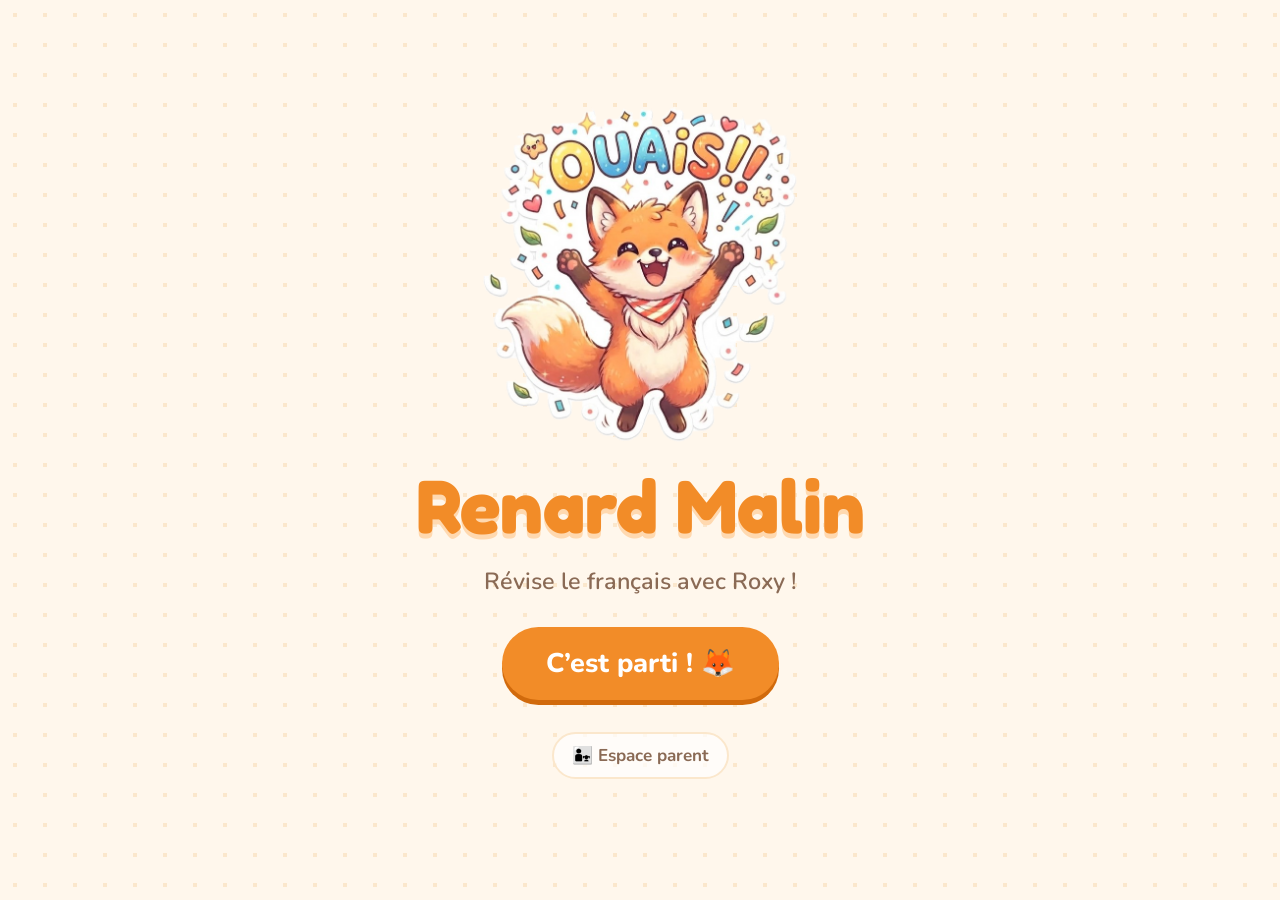
==== index.html @ 38fd2525 "Ajoute un accès testeur caché à la course de Roxy Un appui long sur le titre de l'accueil ouvre un p" ====
<!DOCTYPE html>
<html lang="fr">
<head>
  <meta charset="utf-8">
  <meta name="viewport" content="width=device-width, initial-scale=1, viewport-fit=cover">
  <title>Renard Malin</title>
  <meta name="description" content="Révise le français avec Roxy la renarde !">
  <meta name="theme-color" content="#FFF7EC">

  <!-- Pour l'installer sur l'écran d'accueil de l'iPad, en plein écran, avec l'icône de Roxy -->
  <link rel="manifest" href="manifest.json">
  <link rel="icon" type="image/png" href="img/favicon.png">
  <link rel="apple-touch-icon" href="img/icone-180.png">
  <meta name="mobile-web-app-capable" content="yes">
  <meta name="apple-mobile-web-app-capable" content="yes">
  <meta name="apple-mobile-web-app-title" content="Renard Malin">
  <meta name="apple-mobile-web-app-status-bar-style" content="default">

  <link rel="preconnect" href="https://fonts.googleapis.com">
  <link rel="preconnect" href="https://fonts.gstatic.com" crossorigin>
  <link href="https://fonts.googleapis.com/css2?family=Fredoka:wght@500;600;700&family=Nunito:wght@600;700;800&display=swap" rel="stylesheet">

  <!-- ⚠️ Après chaque mise à jour, changer le numéro « v= » partout dans ce fichier :
       l'iPad saura alors qu'il doit charger la nouvelle version (et pas une ancienne gardée en mémoire). -->
  <link rel="stylesheet" href="css/style.css?v=2026-09-24-e">
</head>
<body>
  <main id="app">

    <!-- Écran 1 : Accueil -->
    <section class="ecran actif" id="ecran-accueil">
      <img class="roxy roxy-accueil" src="img/roxy-ouais.png" alt="Roxy la renarde saute de joie">
      <h1 class="titre-appli">Renard Malin</h1>
      <p class="sous-titre">Révise le français avec Roxy !</p>
      <button class="bouton bouton-principal bouton-geant" id="accueil-commencer">C’est parti ! 🦊</button>
      <button class="lien-parent" id="accueil-parent">👨‍👧 Espace parent</button>
    </section>

    <!-- Écran : le code parent -->
    <section class="ecran" id="ecran-code">
      <header class="barre">
        <button class="bouton-rond" id="code-retour" data-aller="accueil" aria-label="Retour">←</button>
        <h2>Espace parent</h2>
        <span class="bouton-rond fantome"></span>
      </header>
      <div class="carte carte-code">
        <p class="code-titre" id="code-titre">Code parent</p>
        <p class="code-aide" id="code-aide"></p>
        <div class="code-points" id="code-points" aria-hidden="true"><span></span><span></span><span></span><span></span></div>
        <p class="erreur" id="code-erreur" role="alert" hidden></p>
        <div class="clavier" id="clavier"></div>
        <button class="bouton-lien" id="code-oublie">Code oublié ?</button>
      </div>
    </section>

    <!-- Écran : l'espace parent -->
    <section class="ecran" id="ecran-parent">
      <header class="barre">
        <button class="bouton-rond" id="parent-quitter" aria-label="Fermer l’espace parent">🔒</button>
        <h2>Espace parent</h2>
        <span class="bouton-rond fantome"></span>
      </header>
      <nav class="onglets-profils" id="parent-onglets" aria-label="Choisir un enfant"></nav>
      <div class="tableau-parent" id="parent-tableau"></div>
      <div id="parent-reglages"></div>
      <input type="file" id="parent-fichier" accept=".json,application/json" hidden>
    </section>

    <!-- Écran : Qui joue ? -->
    <section class="ecran" id="ecran-profils">
      <header class="barre">
        <button class="bouton-rond" data-aller="accueil" aria-label="Accueil">🏠</button>
        <h2>Qui joue ?</h2>
        <span class="bouton-rond fantome"></span>
      </header>
      <div class="grille-profils" id="grille-profils"></div>
    </section>

    <!-- Écran : Nouveau joueur (ou modifier son profil) -->
    <section class="ecran" id="ecran-profil-form">
      <header class="barre">
        <button class="bouton-rond" id="form-retour" data-aller="profils" aria-label="Retour">←</button>
        <h2 id="form-titre">Nouveau joueur</h2>
        <span class="bouton-rond fantome"></span>
      </header>
      <form class="carte formulaire-profil" id="form-profil" autocomplete="off">
        <div id="form-apercu"></div>
        <label class="etiquette" for="form-prenom">Comment tu t’appelles ?</label>
        <input id="form-prenom" type="text" maxlength="12" autocomplete="off" autocorrect="off"
               autocapitalize="words" spellcheck="false" enterkeyhint="done" placeholder="Ton prénom">
        <p class="erreur" id="form-erreur" hidden></p>
        <p class="etiquette">Choisis ton animal</p>
        <div class="choix-avatars" id="form-avatars"></div>
        <p class="etiquette">Choisis ta couleur</p>
        <div class="choix-couleurs" id="form-couleurs"></div>
        <p class="etiquette">Ton niveau</p>
        <div class="choix-classes" id="form-classes"></div>
        <p class="aide-classe">6e = je prépare mon entrée en 6e · tu pourras changer plus tard</p>
        <button class="bouton bouton-principal" type="submit" id="form-valider">C’est moi ! ✔</button>
      </form>
    </section>

    <!-- Écran : La carte d'aventure -->
    <section class="ecran" id="ecran-carte">
      <div class="entete-carte">
        <header class="barre">
          <button class="bouton-rond" data-aller="accueil" aria-label="Accueil">🏠</button>
          <h2 id="carte-titre">La forêt</h2>
          <button class="puce-flamme" id="carte-flamme" aria-label="Ma flamme"></button>
          <button class="puce-joueur" id="carte-joueur" data-aller="profils" aria-label="Changer de joueur"></button>
        </header>
        <nav class="raccourcis-zones" id="raccourcis-zones" aria-label="Aller à une zone"></nav>
      </div>
      <div class="carte-aventure" id="carte-aventure"></div>
    </section>

    <!-- Écran : Choisis ton niveau -->
    <section class="ecran" id="ecran-niveau">
      <header class="barre">
        <button class="bouton-rond" data-aller="carte" aria-label="Retour à la carte">←</button>
        <h2>Choisis ton niveau</h2>
        <span class="bouton-rond fantome"></span>
      </header>
      <p class="niveau-aide">Tu peux changer quand tu veux : tes étoiles restent gardées dans chaque forêt.</p>
      <div class="grille-niveaux" id="grille-niveaux"></div>
    </section>

    <!-- Écran : Combien de questions ? -->
    <section class="ecran" id="ecran-duree">
      <header class="barre">
        <button class="bouton-rond" data-aller="carte" aria-label="Retour à la carte">←</button>
        <h2 id="duree-titre"></h2>
        <span class="bouton-rond fantome"></span>
      </header>
      <div class="carte carte-duree">
        <p class="duree-sous-titre" id="duree-sous-titre"></p>
        <img class="roxy roxy-moyenne" src="img/roxy-reflechit.png" alt="">
        <p class="question-duree">Combien de questions ?</p>
        <div class="choix-duree">
          <button class="bouton-duree" data-duree="5"><span class="nombre">5</span><span>Rapide</span></button>
          <button class="bouton-duree" data-duree="10"><span class="nombre">10</span><span>Moyen</span></button>
          <button class="bouton-duree" data-duree="20"><span class="nombre">20</span><span>Marathon</span></button>
        </div>
      </div>
    </section>

    <!-- Écran 4 : Les questions -->
    <section class="ecran" id="ecran-quiz">
      <header class="barre">
        <button class="bouton-rond" id="quiz-quitter" aria-label="Arrêter la partie">🏠</button>
        <div class="progression">
          <div class="progression-texte" id="quiz-numero"></div>
          <div class="progression-barre"><div id="quiz-barre"></div></div>
        </div>
        <span class="compteur-points" id="quiz-points">✨ 0</span>
        <button class="bouton-aide" id="quiz-aide">💡 Aide</button>
      </header>
      <div class="carte carte-question">
        <p class="consigne" id="quiz-consigne"></p>
        <div class="enonce" id="quiz-enonce"></div>
        <div id="quiz-reponse"></div>
      </div>
      <div class="retour" id="quiz-retour" hidden>
        <img class="roxy roxy-retour" id="retour-roxy" src="img/roxy-reflechit.png" alt="Roxy">
        <div class="bulle" id="retour-bulle"></div>
      </div>
      <button class="bouton bouton-principal" id="quiz-suivant" hidden>Suivant →</button>
    </section>

    <!-- Écran 5 : Le résultat -->
    <section class="ecran" id="ecran-resultats">
      <img class="roxy roxy-resultat" id="resultat-roxy" src="img/roxy-ouais.png" alt="Roxy">
      <div id="resultat-etoiles"></div>
      <p class="resultat-score" id="resultat-score"></p>
      <p class="resultat-message" id="resultat-message"></p>
      <div id="resultat-flamme"></div>
      <div class="boutons-resultat">
        <button class="bouton bouton-secondaire" id="resultat-rejouer">🔁 Rejouer</button>
        <button class="bouton bouton-principal" data-aller="carte">🗺️ La carte</button>
      </div>
    </section>

    <!-- Écran : la course de Roxy (le petit jeu en 3D au bout de chaque forêt) -->
    <section class="ecran ecran-course" id="ecran-course">
      <div class="course-scene" id="course-scene"></div>
      <header class="course-haut">
        <button class="bouton-rond" id="course-quitter" aria-label="Mettre en pause">⏸️</button>
        <div class="course-avancee" aria-hidden="true"><div id="course-barre"></div><span>🏁</span></div>
        <span class="compteur-points" id="course-etoiles">⭐ 0</span>
      </header>
      <div class="course-question" id="course-question" hidden></div>
      <div class="course-message" id="course-message" role="status" hidden></div>
      <div class="course-compte" id="course-compte" hidden></div>
      <div class="course-commandes">
        <button class="bouton-commande" data-commande="gauche" aria-label="À gauche">⬅️</button>
        <button class="bouton-commande" data-commande="saut" aria-label="Sauter">⬆️</button>
        <button class="bouton-commande" data-commande="droite" aria-label="À droite">➡️</button>
      </div>

      <div class="course-panneau" id="course-depart">
        <div class="carte course-carte">
          <h2 id="course-depart-titre">La course de Roxy</h2>
          <ul class="course-regles">
            <li>⬅️ ➡️ Glisse ton doigt (ou touche les flèches) pour changer de chemin.</li>
            <li>⬆️ Glisse vers le haut pour <b>sauter</b> par-dessus les troncs.</li>
            <li>⭐ Ramasse un maximum d’étoiles !</li>
            <li>🚪 Quand une question arrive, passe par la <b>bonne porte</b> : +5 ⭐</li>
          </ul>
          <p class="course-depart-record" id="course-depart-record"></p>
          <p class="course-depart-essai" id="course-depart-essai" hidden>Mode essai : le score ne sera pas enregistré.</p>
          <button class="bouton bouton-principal" id="course-partir">C’est parti ! 🏁</button>
        </div>
      </div>

      <div class="course-panneau" id="course-pause" hidden>
        <div class="carte course-carte">
          <h2>⏸️ Pause</h2>
          <p>Roxy reprend son souffle…</p>
          <button class="bouton bouton-principal" id="course-reprendre">▶️ Reprendre</button>
          <button class="bouton bouton-secondaire" id="course-abandonner">🚪 Arrêter la course</button>
        </div>
      </div>

      <div class="course-panneau" id="course-fin" hidden>
        <div class="carte course-carte diplome">
          <div id="course-diplome"></div>
          <div class="boutons-resultat">
            <button class="bouton bouton-secondaire" id="course-rejouer">🔁 Rejouer</button>
            <button class="bouton bouton-principal" id="course-retour">🗺️ La carte</button>
          </div>
        </div>
      </div>

      <div class="course-panneau" id="course-erreur" hidden>
        <div class="carte course-carte">
          <img class="roxy roxy-moyenne" src="img/roxy-reflechit.png" alt="">
          <p id="course-erreur-texte"></p>
          <button class="bouton bouton-principal" id="course-erreur-retour">↩️ Retour</button>
        </div>
      </div>
    </section>

  </main>

  <!-- La fenêtre Aide (la petite leçon) -->
  <div class="fenetre-fond" id="aide" hidden>
    <div class="fenetre" role="dialog" aria-labelledby="aide-titre">
      <div class="fenetre-entete">
        <img src="img/roxy-reflechit.png" alt="">
        <h3 id="aide-titre"></h3>
      </div>
      <div class="fenetre-contenu lecon" id="aide-contenu"></div>
      <button class="bouton bouton-principal" id="aide-fermer">J’ai compris !</button>
    </div>
  </div>

  <!-- L'accès testeur, caché : appui long (3 secondes) sur le titre « Renard Malin » de l'accueil.
       Il lance la course de Roxy en mode essai : rien n'est enregistré. -->
  <div class="fenetre-fond" id="acces-testeur" hidden>
    <div class="fenetre acces-testeur" role="dialog" aria-labelledby="acces-testeur-titre">
      <h3 id="acces-testeur-titre">🛠️ Accès testeur</h3>
      <p>Lancer la course de Roxy en mode essai (rien n’est enregistré)&nbsp;:</p>
      <div class="boutons-testeur" id="boutons-testeur"></div>
      <button class="bouton bouton-secondaire" id="acces-testeur-fermer">Fermer</button>
    </div>
  </div>

  <!-- Petite bulle d'information (ex. : « Gagne 3 étoiles pour ouvrir cette étape ») -->
  <div class="bulle-info" id="bulle-info" role="status" hidden></div>

  <!-- L'ordre compte : d'abord les outils, puis les données, puis le moteur -->
  <script src="js/outils.js?v=2026-09-24-e"></script>
  <script src="data/verbes.js?v=2026-09-24-e"></script>
  <script src="js/moteur-conjugaison.js?v=2026-09-24-e"></script>
  <script src="js/moteur-phrases.js?v=2026-09-24-e"></script>
  <script src="data/6e-conjugaison.js?v=2026-09-24-e"></script>
  <script src="data/6e-orthographe.js?v=2026-09-24-e"></script>
  <script src="data/5e-conjugaison.js?v=2026-09-24-e"></script>
  <script src="data/5e-orthographe.js?v=2026-09-24-e"></script>
  <script src="data/4e-conjugaison.js?v=2026-09-24-e"></script>
  <script src="data/4e-orthographe.js?v=2026-09-24-e"></script>
  <script src="data/3e-conjugaison.js?v=2026-09-24-e"></script>
  <script src="data/3e-orthographe.js?v=2026-09-24-e"></script>
  <script src="data/6e-grammaire.js?v=2026-09-24-e"></script>
  <script src="data/6e-vocabulaire.js?v=2026-09-24-e"></script>
  <script src="data/5e-grammaire.js?v=2026-09-24-e"></script>
  <script src="data/5e-vocabulaire.js?v=2026-09-24-e"></script>
  <script src="data/4e-grammaire.js?v=2026-09-24-e"></script>
  <script src="data/4e-vocabulaire.js?v=2026-09-24-e"></script>
  <script src="data/3e-grammaire.js?v=2026-09-24-e"></script>
  <script src="data/3e-vocabulaire.js?v=2026-09-24-e"></script>
  <script src="data/foret.js?v=2026-09-24-e"></script>
  <script src="js/progression.js?v=2026-09-24-e"></script>
  <script src="js/flamme.js?v=2026-09-24-e"></script>
  <script src="js/quiz.js?v=2026-09-24-e"></script>
  <script src="js/profils.js?v=2026-09-24-e"></script>
  <script src="js/carte.js?v=2026-09-24-e"></script>
  <script src="js/niveaux.js?v=2026-09-24-e"></script>
  <script src="js/parent.js?v=2026-09-24-e"></script>
  <script src="js/course.js?v=2026-09-24-e"></script>
  <script src="js/app.js?v=2026-09-24-e"></script>
</body>
</html>
---- css/style.css ----
/* Renard Malin — les couleurs et la mise en page
   Toutes les couleurs sont réglées ici : pour changer l'ambiance, il suffit de les modifier. */

:root {
  --creme: #FFF7EC;
  --creme-fonce: #FBE7CC;
  --orange: #F28C28;
  --orange-fonce: #D16A0C;
  --orange-clair: #FFD9B0;
  --brun: #5A3521;
  --brun-doux: #8A6A55;
  --vert: #3FA56B;
  --vert-clair: #DDF3E6;
  --corail: #E5604E;
  --corail-clair: #FDE3DE;
  --jaune-clair: #FFF1C9;
  --jaune-ombre: #F2D98A;
  --or: #FFC23D;
  --foret: #4E9A5A;
  --riviere: #3E8FD1;
  --arrondi: 24px;
  --police-titre: 'Fredoka', 'Nunito', system-ui, -apple-system, sans-serif;
  --police-texte: 'Nunito', system-ui, -apple-system, sans-serif;
}

* { box-sizing: border-box; }
[hidden] { display: none !important; }

html, body {
  margin: 0;
  color: var(--brun);
  font-family: var(--police-texte);
  font-weight: 600;
  font-size: 18px;
  -webkit-text-size-adjust: 100%;
}

/* Fond crème avec de petits pois */
body {
  min-height: 100vh;
  min-height: 100dvh;
  background-color: var(--creme);
  background-image: radial-gradient(var(--creme-fonce) 2.5px, transparent 2.5px);
  background-size: 30px 30px;
}

button {
  font-family: inherit;
  color: inherit;
  cursor: pointer;
  touch-action: manipulation;
  -webkit-tap-highlight-color: transparent;
}
button:disabled { cursor: default; }

#app {
  max-width: 820px;
  margin: 0 auto;
  padding: max(20px, env(safe-area-inset-top)) 16px max(32px, env(safe-area-inset-bottom));
}

/* ---------- Les écrans ---------- */
.ecran { display: none; }
.ecran.actif {
  display: flex;
  flex-direction: column;
  gap: 20px;
  animation: apparaitre .3s ease;
}
@keyframes apparaitre {
  from { opacity: 0; transform: translateY(10px); }
  to   { opacity: 1; transform: none; }
}

/* ---------- Boutons ---------- */
.bouton {
  border: none;
  border-radius: 999px;
  padding: 14px 30px;
  min-height: 60px;
  font-size: 1.25rem;
  font-weight: 800;
  transition: transform .08s, box-shadow .08s;
}
.bouton:active:not(:disabled) { transform: translateY(4px); }

.bouton-principal {
  background: var(--orange);
  color: #fff;
  box-shadow: 0 5px 0 var(--orange-fonce);
}
.bouton-principal:active:not(:disabled) { box-shadow: 0 1px 0 var(--orange-fonce); }
.bouton-principal:disabled { opacity: .5; }

.bouton-secondaire {
  background: #fff;
  color: var(--orange-fonce);
  border: 3px solid var(--orange-clair);
  box-shadow: 0 5px 0 var(--orange-clair);
}

.bouton-geant { font-size: 1.5rem; padding: 18px 44px; }

.bouton-rond {
  flex-shrink: 0;
  width: 54px;
  height: 54px;
  border: none;
  border-radius: 50%;
  background: #fff;
  font-size: 1.4rem;
  box-shadow: 0 4px 0 var(--creme-fonce);
}
.bouton-rond.fantome { visibility: hidden; }

/* ---------- Barre du haut ---------- */
.barre {
  display: flex;
  align-items: center;
  gap: 12px;
}
.barre h2 {
  flex: 1;
  margin: 0;
  font-family: var(--police-titre);
  font-size: 1.6rem;
  font-weight: 600;
  text-align: center;
}
.compteur-points {
  flex-shrink: 0;
  padding: 10px 16px;
  border-radius: 999px;
  background: #fff;
  font-weight: 800;
  white-space: nowrap;
  box-shadow: 0 4px 0 var(--creme-fonce);
}

/* ---------- Cartes blanches ---------- */
.carte {
  background: #fff;
  border-radius: var(--arrondi);
  padding: 28px 24px;
  box-shadow: 0 8px 0 var(--creme-fonce);
}

.roxy { display: block; height: auto; user-select: none; -webkit-user-drag: none; }

/* ---------- Écran 1 : Accueil ---------- */
#ecran-accueil.actif {
  align-items: center;
  justify-content: center;
  min-height: calc(100dvh - 60px);
  text-align: center;
  gap: 14px;
}
.roxy-accueil {
  width: min(320px, 70vw);
  animation: sautiller 2.4s ease-in-out infinite;
}
@keyframes sautiller {
  0%, 100% { transform: translateY(0); }
  50%      { transform: translateY(-14px); }
}
.titre-appli {
  margin: 0;
  font-family: var(--police-titre);
  font-size: clamp(2.8rem, 9vw, 4.2rem);
  font-weight: 700;
  color: var(--orange);
  text-shadow: 0 5px 0 var(--orange-clair);
  /* L'appui long ouvre l'accès testeur (caché) : pas de sélection de texte ni de loupe sur l'iPad */
  -webkit-touch-callout: none;
  -webkit-user-select: none;
  user-select: none;
  touch-action: none;
}
.sous-titre {
  margin: 0 0 16px;
  font-size: 1.3rem;
  color: var(--brun-doux);
}

/* ---------- Les avatars (l'animal du joueur sur sa couleur) ---------- */
.avatar {
  --avatar-fonce: var(--orange);
  --avatar-clair: var(--orange-clair);
  display: inline-flex;
  align-items: center;
  justify-content: center;
  flex-shrink: 0;
  width: 44px;
  height: 44px;
  border: 3px solid var(--avatar-fonce);
  border-radius: 50%;
  background: var(--avatar-clair);
  font-size: 1.5rem;
  line-height: 1;
}
.avatar.petit { width: 40px; height: 40px; font-size: 1.3rem; border-width: 2px; }
.avatar.grand { width: 96px; height: 96px; font-size: 3.2rem; border-width: 4px; }
.avatar.geant { width: 130px; height: 130px; font-size: 4.4rem; border-width: 5px; }
.avatar.plus {
  border-style: dashed;
  border-color: var(--orange-clair);
  background: var(--creme);
  color: var(--orange);
  font-family: var(--police-titre);
  font-weight: 600;
}

/* ---------- Écran « Qui joue ? » ---------- */
.grille-profils {
  display: grid;
  grid-template-columns: repeat(auto-fill, minmax(190px, 1fr));
  gap: 20px;
}
.carte-profil {
  position: relative;
  border-radius: var(--arrondi);
  background: #fff;
  box-shadow: 0 8px 0 var(--creme-fonce);
  transition: transform .1s;
}
.carte-profil:active { transform: translateY(4px); }
.carte-profil-jouer,
.carte-profil-nouveau {
  display: flex;
  flex-direction: column;
  align-items: center;
  gap: 10px;
  width: 100%;
  min-height: 210px;
  padding: 26px 12px 20px;
  border: none;
  border-radius: var(--arrondi);
  background: none;
}
.carte-profil-nouveau {
  border: 3px dashed var(--orange-clair);
  background: rgba(255, 255, 255, .6);
  box-shadow: none;
}
.profil-prenom {
  font-family: var(--police-titre);
  font-size: 1.5rem;
  font-weight: 600;
  overflow-wrap: anywhere;
}
.profil-stats { color: var(--brun-doux); font-size: 1rem; font-weight: 800; }
.profil-modifier {
  position: absolute;
  top: 10px;
  right: 10px;
  width: 44px;
  height: 44px;
  border: none;
  border-radius: 50%;
  background: var(--creme);
  font-size: 1.1rem;
}

/* ---------- Écran « Nouveau joueur » ---------- */
.formulaire-profil {
  display: flex;
  flex-direction: column;
  align-items: center;
  gap: 12px;
  text-align: center;
}
.etiquette {
  margin: 10px 0 0;
  font-family: var(--police-titre);
  font-size: 1.35rem;
  font-weight: 600;
}
#form-prenom {
  width: 100%;
  max-width: 420px;
  padding: 12px 20px;
  border: 3px solid var(--orange-clair);
  border-radius: 20px;
  background: var(--creme);
  color: var(--brun);
  font-family: var(--police-titre);
  font-size: 1.6rem;
  text-align: center;
  outline: none;
}
#form-prenom:focus { border-color: var(--orange); }
.erreur { margin: 0; color: var(--corail); font-weight: 800; }
.choix-avatars {
  display: grid;
  grid-template-columns: repeat(8, 1fr);
  gap: 8px;
  width: 100%;
  max-width: 560px;
}
.choix-avatar {
  aspect-ratio: 1;
  border: 3px solid transparent;
  border-radius: 16px;
  background: var(--creme);
  font-size: 1.8rem;
  line-height: 1;
}
.choix-avatar.choisi { border-color: var(--orange); background: var(--orange-clair); transform: scale(1.08); }
.choix-couleurs { display: flex; flex-wrap: wrap; justify-content: center; gap: 12px; }
.choix-couleur {
  width: 48px;
  height: 48px;
  border: 4px solid #fff;
  border-radius: 50%;
  background: var(--pastille);
  box-shadow: 0 0 0 2px var(--creme-fonce);
}
.choix-couleur.choisi { box-shadow: 0 0 0 4px var(--brun); transform: scale(1.1); }
.formulaire-profil .bouton-principal { margin-top: 16px; min-width: 260px; }
.bouton-lien {
  padding: 10px;
  border: none;
  background: none;
  color: var(--brun-doux);
  font-size: 1rem;
  font-weight: 700;
  text-decoration: underline;
}

/* La pastille du joueur, en haut du menu */
.puce-joueur {
  display: flex;
  flex-shrink: 0;
  align-items: center;
  gap: 8px;
  padding: 5px 16px 5px 5px;
  border: none;
  border-radius: 999px;
  background: #fff;
  font-weight: 800;
  box-shadow: 0 4px 0 var(--creme-fonce);
}
.joueur-prenom { max-width: 9em; overflow: hidden; text-overflow: ellipsis; white-space: nowrap; }
.joueur-points { color: var(--brun-doux); white-space: nowrap; }

/* ---------- Les niveaux (6e, 5e, 4e, 3e) ---------- */
.raccourci-niveau {
  border-bottom-color: var(--orange);
  background: var(--jaune-clair);
}
.raccourci-niveau .saison { font-size: 1.05rem; }

.niveau-aide { margin: -6px 0 0; color: var(--brun-doux); text-align: center; }
.grille-niveaux {
  display: grid;
  grid-template-columns: repeat(2, 1fr);
  gap: 18px;
}
.carte-niveau {
  position: relative;
  display: flex;
  flex-direction: column;
  align-items: center;
  gap: 4px;
  padding: 22px 14px 18px;
  border: 4px solid transparent;
  border-radius: var(--arrondi);
  background: #fff;
  text-align: center;
  box-shadow: 0 8px 0 var(--creme-fonce);
  transition: transform .1s;
}
.carte-niveau:active { transform: translateY(4px); }
.carte-niveau.actuel { border-color: var(--orange); }
.niveau-saison { font-size: 2.4rem; line-height: 1; }
.niveau-nom {
  color: var(--orange);
  font-family: var(--police-titre);
  font-size: 2.6rem;
  font-weight: 700;
  line-height: 1.1;
}
.niveau-titre { font-family: var(--police-titre); font-size: 1.2rem; font-weight: 600; }
.niveau-description { color: var(--brun-doux); font-size: .95rem; }
.niveau-progres { margin-top: 6px; font-weight: 800; }
.niveau-actuel {
  position: absolute;
  top: 10px;
  right: 10px;
  padding: 3px 10px;
  border-radius: 999px;
  background: var(--orange);
  color: #fff;
  font-size: .8rem;
  font-weight: 800;
}

/* Le choix du niveau dans le formulaire du profil */
.choix-classes { display: flex; flex-wrap: wrap; justify-content: center; gap: 10px; }
.choix-classe {
  min-width: 70px;
  min-height: 54px;
  padding: 8px 14px;
  border: 3px solid var(--creme-fonce);
  border-radius: 16px;
  background: var(--creme);
  font-family: var(--police-titre);
  font-size: 1.4rem;
  font-weight: 600;
}
.choix-classe.choisi { border-color: var(--orange); background: var(--orange-clair); transform: scale(1.06); }
.aide-classe { margin: -4px 0 0; color: var(--brun-doux); font-size: .9rem; }
.profil-niveau { color: var(--orange-fonce); font-size: .95rem; font-weight: 800; }

/* « Reconnaître un temps » : la forme à reconnaître, bien en vue */
.forme-a-reconnaitre { color: var(--orange-fonce); font-weight: 600; }

/* ---------- L'espace parent ---------- */
.lien-parent {
  margin-top: 18px;
  padding: 10px 18px;
  border: 2px solid var(--creme-fonce);
  border-radius: 999px;
  background: rgba(255, 255, 255, .7);
  color: var(--brun-doux);
  font-size: .95rem;
  font-weight: 700;
}

/* Le code à 4 chiffres */
.carte-code {
  display: flex;
  flex-direction: column;
  align-items: center;
  gap: 12px;
  max-width: 420px;
  width: 100%;
  margin: 0 auto;
  text-align: center;
}
.code-titre { margin: 0; font-family: var(--police-titre); font-size: 1.7rem; font-weight: 600; }
.code-aide { margin: 0; color: var(--brun-doux); }
.code-points { display: flex; gap: 18px; margin: 10px 0; }
.code-points span {
  width: 22px;
  height: 22px;
  border: 3px solid var(--orange);
  border-radius: 50%;
  transition: background .1s;
}
.code-points span.rempli { background: var(--orange); }
.code-points.secouer { animation: secouer .4s ease; }
@keyframes secouer {
  0%, 100% { transform: translateX(0); }
  25%      { transform: translateX(-10px); }
  75%      { transform: translateX(10px); }
}
.clavier {
  display: grid;
  grid-template-columns: repeat(3, 76px);
  gap: 14px;
}
.touche {
  height: 76px;
  border: none;
  border-radius: 50%;
  background: var(--creme);
  font-family: var(--police-texte);
  font-size: 1.8rem;
  font-weight: 800;
  box-shadow: 0 4px 0 var(--creme-fonce);
}
.touche:active { transform: translateY(3px); box-shadow: 0 1px 0 var(--creme-fonce); }

/* Le tableau de suivi */
.onglets-profils { display: flex; flex-wrap: wrap; gap: 10px; }
.onglet-profil {
  display: flex;
  align-items: center;
  gap: 8px;
  padding: 5px 16px 5px 5px;
  border: 3px solid transparent;
  border-radius: 999px;
  background: #fff;
  font-weight: 800;
  box-shadow: 0 4px 0 var(--creme-fonce);
}
.onglet-profil.actif { border-color: var(--orange); }
.tableau-parent { display: flex; flex-direction: column; gap: 20px; }
.onglets-niveaux { display: flex; flex-wrap: wrap; align-items: center; gap: 8px; }
.onglets-titre { color: var(--brun-doux); font-weight: 800; }
.onglet-niveau {
  min-height: 44px;
  padding: 6px 14px;
  border: 3px solid transparent;
  border-radius: 999px;
  background: #fff;
  font-weight: 800;
  box-shadow: 0 4px 0 var(--creme-fonce);
}
.onglet-niveau small { color: var(--brun-doux); font-weight: 700; }
.onglet-niveau.actif { border-color: var(--orange); }

.tuiles {
  display: grid;
  grid-template-columns: repeat(3, 1fr);
  gap: 14px;
}
.tuile {
  display: flex;
  flex-direction: column;
  gap: 4px;
  padding: 16px;
  border-radius: 20px;
  background: #fff;
  box-shadow: 0 6px 0 var(--creme-fonce);
}
.tuile-libelle { color: var(--brun-doux); font-size: .9rem; font-weight: 700; }
.tuile-valeur { font-size: 1.6rem; font-weight: 800; line-height: 1.2; }
.tuile-detail { color: var(--brun-doux); font-size: .85rem; }

.bloc-parent h3 {
  margin: 0 0 6px;
  font-family: var(--police-titre);
  font-size: 1.35rem;
  font-weight: 600;
}
.bloc-parent h4 { margin: 22px 0 8px; font-size: 1.05rem; }
.bloc-sous-titre { margin: 0 0 10px; color: var(--brun-doux); font-size: .95rem; }
.rien-a-signaler { margin: 0; font-weight: 700; }
.liste-a-revoir { margin: 0 0 10px; padding: 0; list-style: none; }
.liste-a-revoir li {
  display: flex;
  gap: 10px;
  padding: 10px 14px;
  margin-bottom: 8px;
  border-radius: 14px;
  background: var(--corail-clair);
}

/* Le calendrier : 7 colonnes, du lundi au dimanche */
.calendrier {
  display: grid;
  grid-template-columns: repeat(7, 1fr);
  gap: 6px;
  max-width: 460px;
}
.jour-semaine { color: var(--brun-doux); font-size: .8rem; font-weight: 800; text-align: center; }
.jour {
  display: flex;
  flex-direction: column;
  align-items: center;
  justify-content: center;
  aspect-ratio: 1;
  border-radius: 12px;
  background: var(--creme);
  font-size: .85rem;
  line-height: 1.1;
}
.jour b { font-weight: 700; }
.jour i { font-size: .95rem; font-style: normal; }
.jour.joue { background: var(--orange-clair); }
.jour.aujourdhui { box-shadow: inset 0 0 0 2px var(--brun); }
.jour.futur { opacity: .35; }

/* La réussite étape par étape */
.ligne-stat {
  display: grid;
  grid-template-columns: 1fr auto 150px;
  align-items: center;
  gap: 12px;
  padding: 10px 0;
  border-top: 1px solid var(--creme-fonce);
}
.ligne-stat.entete { border-top: none; padding-top: 4px; color: var(--brun-doux); font-size: .8rem; font-weight: 800; }
.ligne-stat.pas-jouee { color: var(--brun-doux); }
.ls-nom { display: flex; flex-direction: column; font-weight: 700; }
.ls-nom small { color: var(--brun-doux); font-weight: 600; }
.badge-6e-texte {
  display: inline-block;
  padding: 0 6px;
  border-radius: 999px;
  background: var(--or);
  font-size: .75rem;
}
.ls-reussite { display: flex; align-items: center; gap: 8px; justify-content: flex-end; }
.ls-reussite b { min-width: 3.2em; text-align: right; font-variant-numeric: tabular-nums; }
.jauge {
  flex: 1;
  height: 8px;
  border-radius: 999px;
  background: var(--zone-clair);
  overflow: hidden;
}
.jauge span { display: block; height: 100%; border-radius: 999px; background: var(--zone); }
.sans-donnee { color: var(--brun-doux); }

/* Les réglages */
.liste-profils { margin: 0; padding: 0; list-style: none; }
.liste-profils li { display: flex; align-items: center; gap: 10px; padding: 6px 0; }
.reglage-prenom { flex: 1; font-weight: 800; }
.boutons-reglages { display: flex; flex-wrap: wrap; gap: 10px; }
.bouton-reglage {
  min-height: 48px;
  padding: 8px 16px;
  border: 2px solid var(--creme-fonce);
  border-radius: 14px;
  background: #fff;
  font-size: 1rem;
  font-weight: 700;
}
.bouton-reglage.danger { border-color: var(--corail-clair); color: #A3352A; }
.derniere-sauvegarde { margin: 0 0 10px; font-weight: 700; }
.derniere-sauvegarde.a-faire { color: #A3352A; }

/* ---------- La flamme ---------- */
.flamme { display: inline-flex; align-items: center; gap: 3px; font-weight: 800; white-space: nowrap; }
.flamme-icone { display: inline-block; line-height: 1; transform-origin: 50% 90%; }
/* Plus la série est longue, plus la flamme est grande */
.niveau-2 .flamme-icone { font-size: 1.15em; }
.niveau-3 .flamme-icone { font-size: 1.3em; }
.niveau-4 .flamme-icone { font-size: 1.45em; filter: drop-shadow(0 0 4px rgba(255, 140, 40, .7)); }
.niveau-5 .flamme-icone { font-size: 1.6em; filter: drop-shadow(0 0 7px rgba(255, 194, 61, .95)); }
/* Allumée : elle danse. En attente : elle vacille. Éteinte : elle est grise. */
.flamme.allumee .flamme-icone { animation: danser 1.3s ease-in-out infinite; }
.flamme.en-attente .flamme-icone { animation: vaciller 1.8s ease-in-out infinite; }
.flamme.eteinte .flamme-icone { filter: grayscale(1); opacity: .45; }
.flamme.eteinte .flamme-jours { color: var(--brun-doux); }
@keyframes danser {
  0%, 100% { transform: scale(1) rotate(-4deg); }
  50%      { transform: scale(1.1) rotate(4deg); }
}
@keyframes vaciller {
  0%, 100% { opacity: .9; }
  50%      { opacity: .35; }
}

.puce-flamme {
  display: flex;
  flex-shrink: 0;
  align-items: center;
  min-height: 50px;
  padding: 5px 14px;
  border: none;
  border-radius: 999px;
  background: #fff;
  font-size: 1.1rem;
  box-shadow: 0 4px 0 var(--creme-fonce);
}

/* À la fin d'une partie, quand la flamme grandit */
.resultat-flamme {
  display: flex;
  align-items: center;
  gap: 12px;
  max-width: 520px;
  padding: 12px 20px;
  border-radius: 20px;
  background: var(--jaune-clair);
  font-size: 1.1rem;
  font-weight: 700;
  line-height: 1.4;
  text-align: left;
  animation: etoile-pop .6s cubic-bezier(.3, 1.6, .5, 1) 1.6s both;
}
.grande-flamme {
  flex-shrink: 0;
  font-size: 2.6rem;
  animation: grandir-flamme 1.2s ease-out 1.9s both;
}
.resultat-flamme.niveau-4 .grande-flamme,
.resultat-flamme.niveau-5 .grande-flamme { filter: drop-shadow(0 0 8px rgba(255, 194, 61, .95)); }
@keyframes grandir-flamme {
  0%   { transform: scale(.3); }
  60%  { transform: scale(1.35); }
  100% { transform: scale(1); }
}

/* ---------- La carte d'aventure ---------- */
/* Le haut de la carte reste visible quand on fait défiler la forêt */
.entete-carte {
  position: sticky;
  top: 0;
  z-index: 5;
  display: flex;
  flex-direction: column;
  gap: 12px;
  margin: -20px -16px 0;
  padding: max(20px, env(safe-area-inset-top)) 16px 10px;
  background: linear-gradient(var(--creme) 88%, rgba(255, 247, 236, 0));
}
.raccourcis-zones {
  display: flex;
  gap: 8px;
  overflow-x: auto;
  padding: 2px 2px 8px;
  scrollbar-width: none;
}
.raccourcis-zones::-webkit-scrollbar { display: none; }
.raccourci {
  display: flex;
  flex-shrink: 0;
  align-items: center;
  gap: 6px;
  min-height: 44px;
  padding: 6px 14px;
  border: none;
  border-bottom: 4px solid var(--zone);
  border-radius: 999px;
  background: #fff;
  font-size: .95rem;
  font-weight: 800;
}
.raccourci b { color: var(--orange-fonce); }
/* Les 4 chemins tiennent sur une ligne : leur icône et leurs étoiles (le nom est en haut de chaque chemin) */
.raccourci:not(.raccourci-niveau) { flex: 1; justify-content: center; }
.raccourci:not(.raccourci-niveau) > span { display: none; }

.carte-aventure { display: flex; flex-direction: column; gap: 24px; }

.zone {
  padding: 16px 12px 24px;
  border-radius: 32px;
  background: var(--zone-clair);
  box-shadow: 0 8px 0 rgba(90, 53, 33, .06);
  scroll-margin-top: 150px;
}
.zone-entete {
  display: flex;
  align-items: center;
  gap: 12px;
  padding: 12px 16px;
  border-left: 8px solid var(--zone);
  border-radius: 20px;
  background: #fff;
}
.zone-icone { font-size: 2.4rem; line-height: 1; }
.zone-entete h3 {
  margin: 0;
  color: var(--zone);
  font-family: var(--police-titre);
  font-size: 1.45rem;
  font-weight: 600;
}
.zone-entete p { margin: 2px 0 0; color: var(--brun-doux); font-weight: 800; }
.zone.bientot { opacity: .75; }

/* Le chemin et ses étapes */
.chemin { position: relative; margin-top: 30px; }
.chemin-trace {
  position: absolute;
  inset: 0;
  width: 100%;
  height: 100%;
  overflow: visible;
  pointer-events: none;
}
.trace-fond { fill: none; stroke: rgba(255, 255, 255, .95); stroke-width: 26; stroke-linecap: round; }
.trace-parcourue { fill: none; stroke: var(--zone); stroke-width: 8; stroke-linecap: round; stroke-dasharray: 1 16; }

.ligne-etape { position: absolute; left: 0; right: 0; height: 150px; }
.decor {
  position: absolute;
  top: 16px;
  font-size: 2.2rem;
  transform: translateX(-50%);
  pointer-events: none;
}
.rond-etape {
  position: absolute;
  top: 0;
  z-index: 1;
  display: flex;
  flex-direction: column;
  align-items: center;
  gap: 6px;
  width: 150px;
  padding: 0;
  border: none;
  background: none;
  transform: translateX(-50%);
}
.rond {
  position: relative;
  display: flex;
  align-items: center;
  justify-content: center;
  width: 86px;
  height: 86px;
  border: 5px solid #fff;
  border-radius: 50%;
  font-family: var(--police-titre);
  font-size: 2.1rem;
  font-weight: 700;
  box-shadow: 0 6px 0 rgba(90, 53, 33, .15);
  transition: transform .1s;
}
.rond-etape:active .rond { transform: translateY(4px); }
.ouverte .rond { border-color: var(--zone); background: #fff; color: var(--zone); }
.reussie .rond { background: var(--zone); color: #fff; }
.verrouillee .rond { background: #E6DDD3; color: #A89684; font-size: 1.7rem; }
.en-travaux .rond {
  border: 5px dashed var(--zone);
  background: repeating-linear-gradient(45deg, #FFF0C2 0 10px, #fff 10px 20px);
  font-size: 1.9rem;
}
.verrouillee .etape-nom { color: #A89684; }

/* L'étape où l'on en est : un cercle qui pulse autour */
.actuelle.ouverte .rond::after {
  content: '';
  position: absolute;
  inset: -14px;
  border: 4px solid var(--zone);
  border-radius: 50%;
  animation: pulser 1.6s ease-out infinite;
}
@keyframes pulser {
  from { transform: scale(.85); opacity: .9; }
  to   { transform: scale(1.25); opacity: 0; }
}
.nouvelle .rond { animation: etoile-pop .8s cubic-bezier(.3, 1.6, .5, 1) .9s both; }

.couronne { position: absolute; top: -26px; font-size: 1.7rem; }
.badge-6e {
  position: absolute;
  right: -12px;
  bottom: -6px;
  padding: 2px 8px;
  border: 2px solid #fff;
  border-radius: 999px;
  background: var(--or);
  color: var(--brun);
  font-family: var(--police-texte);
  font-size: .8rem;
  font-weight: 800;
}
.etape-nom {
  padding: 2px 10px;
  border-radius: 10px;
  background: rgba(255, 255, 255, .9);
  font-family: var(--police-titre);
  font-size: 1.05rem;
  font-weight: 600;
  line-height: 1.2;
  text-align: center;
}
.mini-etoiles { font-size: 1rem; letter-spacing: 1px; }

/* Roxy qui attend sur le chemin */
.roxy-carte {
  position: absolute;
  z-index: 2;
  width: 76px;
  pointer-events: none;
}
.roxy-carte.en-marche {
  transition: left 1.4s ease-in-out, top 1.4s ease-in-out;
  animation: sautiller .35s ease-in-out 4;
}

/* La bulle d'information en bas de l'écran */
.bulle-info {
  position: fixed;
  bottom: max(24px, env(safe-area-inset-bottom));
  left: 50%;
  z-index: 15;
  width: max-content;
  max-width: min(520px, calc(100vw - 32px));
  padding: 14px 20px;
  border-radius: 20px;
  background: var(--brun);
  color: #fff;
  font-size: 1.05rem;
  line-height: 1.4;
  text-align: center;
  box-shadow: 0 6px 0 rgba(0, 0, 0, .15);
  transform: translateX(-50%);
}
.bulle-info.visible { animation: bulle-monte .3s ease; }
@keyframes bulle-monte {
  from { opacity: 0; transform: translate(-50%, 16px); }
  to   { opacity: 1; transform: translate(-50%, 0); }
}

/* ---------- Les étoiles ---------- */
.etoile { color: #EADFD3; }
.etoile.gagnee { color: var(--orange); }
.etoile.or.gagnee { color: var(--or); text-shadow: 0 0 12px rgba(255, 194, 61, .9); }
.etoiles-grandes { font-size: clamp(3rem, 12vw, 4.6rem); letter-spacing: 6px; }
.etoiles-grandes .etoile.gagnee {
  display: inline-block;
  animation: etoile-pop .5s cubic-bezier(.3, 1.6, .5, 1) both;
}
.etoiles-grandes .etoile:nth-child(1) { animation-delay: .2s; }
.etoiles-grandes .etoile:nth-child(2) { animation-delay: .4s; }
.etoiles-grandes .etoile:nth-child(3) { animation-delay: .6s; }
.etoiles-grandes .etoile:nth-child(4) { animation-delay: .8s; }
.etoiles-grandes .etoile:nth-child(5) { animation-delay: 1.1s; }
@keyframes etoile-pop {
  from { transform: scale(0) rotate(-60deg); opacity: 0; }
  to   { transform: none; opacity: 1; }
}

/* ---------- Écran 3 : Combien de questions ? ---------- */
.carte-duree {
  display: flex;
  flex-direction: column;
  align-items: center;
  gap: 16px;
  text-align: center;
}
.roxy-moyenne { width: 170px; }
.duree-sous-titre { margin: 0; color: var(--brun-doux); font-size: 1.1rem; font-weight: 700; }
.question-duree {
  margin: 0;
  font-family: var(--police-titre);
  font-size: 1.8rem;
  font-weight: 600;
}
.choix-duree {
  display: grid;
  grid-template-columns: repeat(3, 1fr);
  gap: 14px;
  width: 100%;
}
.bouton-duree {
  display: flex;
  flex-direction: column;
  align-items: center;
  padding: 16px 8px;
  border: 3px solid var(--orange-clair);
  border-radius: 20px;
  background: var(--creme);
  font-size: 1rem;
  font-weight: 800;
  box-shadow: 0 5px 0 var(--orange-clair);
}
.bouton-duree:active { transform: translateY(4px); box-shadow: 0 1px 0 var(--orange-clair); }
.bouton-duree .nombre {
  font-family: var(--police-titre);
  font-size: 2.6rem;
  font-weight: 700;
  line-height: 1.1;
  color: var(--orange);
}

/* ---------- Écran 4 : Les questions ---------- */
.progression { flex: 1; min-width: 0; display: flex; flex-direction: column; gap: 6px; }
.progression-texte { font-size: .95rem; font-weight: 800; text-align: center; }
.progression-barre {
  height: 14px;
  border-radius: 999px;
  background: #fff;
  overflow: hidden;
  box-shadow: inset 0 2px 0 var(--creme-fonce);
}
#quiz-barre {
  width: 0;
  height: 100%;
  border-radius: 999px;
  background: linear-gradient(90deg, var(--orange), var(--or));
  transition: width .4s ease;
}
.bouton-aide {
  flex-shrink: 0;
  min-height: 54px;
  padding: 10px 16px;
  border: none;
  border-radius: 999px;
  background: var(--jaune-clair);
  font-size: 1rem;
  font-weight: 800;
  box-shadow: 0 4px 0 var(--jaune-ombre);
}

.consigne {
  margin: 0 0 12px;
  color: var(--orange-fonce);
  font-size: .9rem;
  font-weight: 800;
  letter-spacing: 1px;
  text-align: center;
  text-transform: uppercase;
}
.enonce {
  margin-bottom: 26px;
  font-family: var(--police-titre);
  font-size: clamp(1.6rem, 4.8vw, 2.3rem);
  font-weight: 500;
  line-height: 1.45;
  text-align: center;
}
.trou {
  display: inline-block;
  min-width: 3.2em;
  margin: 0 .1em;
  border-bottom: 4px dashed var(--orange);
  color: var(--orange-clair);
  text-align: center;
}
.trou.rempli {
  border-bottom-style: solid;
  border-color: var(--vert);
  color: var(--vert);
  font-weight: 600;
  animation: apparaitre .3s ease;
}
.indice { color: var(--brun-doux); font-size: .72em; }
/* Grammaire et vocabulaire : le mot ou le groupe à observer */
.souligne {
  color: var(--orange-fonce);
  font-weight: 600;
  text-decoration: underline;
  text-decoration-color: var(--orange);
  text-decoration-thickness: 3px;
  text-underline-offset: 6px;
}
.precision {
  display: block;
  margin-top: 8px;
  color: var(--brun-doux);
  font-family: var(--police-texte);
  font-size: 1.05rem;
  font-weight: 700;
}
.mot-teste {
  padding: 0 .2em;
  border-radius: 10px;
  background: var(--jaune-clair);
  font-weight: 700;
}

.grille-choix {
  display: grid;
  grid-template-columns: 1fr 1fr;
  gap: 14px;
}
.bouton-choix {
  min-height: 76px;
  padding: 10px;
  border: 3px solid var(--creme-fonce);
  border-radius: 20px;
  background: var(--creme);
  font-family: var(--police-titre);
  font-size: 1.6rem;
  font-weight: 600;
  box-shadow: 0 5px 0 var(--creme-fonce);
  transition: transform .08s, box-shadow .08s;
}
/* Des réponses longues (des définitions) : une seule colonne, un peu plus petit */
.choix-longs { grid-template-columns: 1fr; }
.choix-longs .bouton-choix { min-height: 62px; padding: 10px 18px; font-size: 1.25rem; line-height: 1.3; }
.enonce.enonce-long { font-size: clamp(1.25rem, 3.6vw, 1.65rem); line-height: 1.5; }
.bouton-choix:active:not(:disabled) { transform: translateY(4px); box-shadow: 0 1px 0 var(--creme-fonce); }
.bouton-choix:disabled:not(.juste):not(.faux) { opacity: .45; }
.bouton-choix.juste {
  border-color: var(--vert);
  background: var(--vert-clair);
  color: #1F6B42;
  box-shadow: 0 5px 0 var(--vert);
}
.bouton-choix.faux {
  border-color: var(--corail);
  background: var(--corail-clair);
  color: #A3352A;
  box-shadow: 0 5px 0 var(--corail);
}

.saisie { display: flex; gap: 12px; }
.saisie input {
  flex: 1;
  min-width: 0;
  padding: 12px 20px;
  border: 3px solid var(--orange-clair);
  border-radius: 20px;
  background: var(--creme);
  color: var(--brun);
  font-family: var(--police-titre);
  font-size: 1.6rem;
  outline: none;
}
.saisie input:focus { border-color: var(--orange); }
.saisie input.juste { border-color: var(--vert); background: var(--vert-clair); color: #1F6B42; }
.saisie input.faux { border-color: var(--corail); background: var(--corail-clair); color: #A3352A; text-decoration: line-through; }
.accents {
  display: flex;
  flex-wrap: wrap;
  justify-content: center;
  gap: 8px;
  margin-top: 14px;
}
.bouton-accent {
  width: 54px;
  height: 54px;
  border: 2px solid var(--creme-fonce);
  border-radius: 14px;
  background: #fff;
  font-size: 1.4rem;
  font-weight: 700;
  box-shadow: 0 3px 0 var(--creme-fonce);
}
.bouton-accent:disabled { opacity: .4; }

/* Roxy et sa bulle */
.retour {
  display: flex;
  align-items: flex-start;
  gap: 14px;
  animation: apparaitre .3s ease;
}
.roxy-retour { width: 130px; flex-shrink: 0; }
.retour.juste .roxy-retour { animation: sautiller .8s ease-in-out 2; }
.bulle {
  position: relative;
  flex: 1;
  padding: 18px 20px;
  border: 3px solid var(--vert);
  border-radius: var(--arrondi);
  background: #fff;
  box-shadow: 0 6px 0 var(--creme-fonce);
}
.retour.faux .bulle { border-color: var(--corail); }
.bulle::before {   /* la petite pointe de la bulle, vers Roxy */
  content: '';
  position: absolute;
  top: 40px;
  left: -12px;
  width: 20px;
  height: 20px;
  border-left: 3px solid;
  border-bottom: 3px solid;
  border-color: inherit;
  background: #fff;
  transform: rotate(45deg);
}
.bulle-titre {
  margin: 0 0 6px;
  font-family: var(--police-titre);
  font-size: 1.5rem;
  font-weight: 600;
}
.retour.juste .bulle-titre { color: var(--vert); }
.retour.faux .bulle-titre { color: var(--corail); }
.gain {
  padding: 2px 10px;
  border-radius: 999px;
  background: var(--jaune-clair);
  color: var(--brun);
  font-size: 1rem;
  vertical-align: middle;
}
.solution { margin: 0 0 10px; font-size: 1.25rem; }
.explication { font-size: 1.05rem; line-height: 1.55; }
.mini-tableau { margin-top: 10px; border-collapse: separate; border-spacing: 4px 2px; }
.mini-tableau td { padding: 3px 10px; border-radius: 8px; }
.mini-tableau td.cible { background: var(--orange-clair); font-weight: 800; }

#quiz-suivant { align-self: center; min-width: 260px; }

/* ---------- Écran 5 : Le résultat ---------- */
#ecran-resultats.actif {
  align-items: center;
  justify-content: center;
  min-height: calc(100dvh - 60px);
  text-align: center;
  gap: 14px;
}
.roxy-resultat { width: min(250px, 60vw); }
.resultat-score { margin: 0; font-size: 1.4rem; }
.resultat-message { max-width: 520px; margin: 0; font-size: 1.2rem; line-height: 1.5; }
.record {
  display: block;
  margin-top: 8px;
  color: var(--orange-fonce);
  font-family: var(--police-titre);
  font-size: 1.5rem;
}
.deblocage {
  display: block;
  margin-top: 12px;
  padding: 12px 18px;
  border-radius: 18px;
  background: var(--vert-clair);
  color: #1F6B42;
  font-family: var(--police-titre);
  font-size: 1.3rem;
  font-weight: 600;
  animation: etoile-pop .6s cubic-bezier(.3, 1.6, .5, 1) 1.4s both;
}
.deblocage small { font-family: var(--police-texte); font-size: .9rem; font-weight: 700; }
.indice-deblocage { display: block; margin-top: 8px; color: var(--brun-doux); font-size: 1rem; }
.boutons-resultat {
  display: flex;
  flex-wrap: wrap;
  justify-content: center;
  gap: 14px;
  margin-top: 10px;
}

/* ---------- La fenêtre Aide ---------- */
.fenetre-fond {
  position: fixed;
  inset: 0;
  z-index: 10;
  display: flex;
  align-items: center;
  justify-content: center;
  padding: 16px;
  background: rgba(90, 53, 33, .45);
  animation: apparaitre .2s ease;
}
.fenetre {
  display: flex;
  flex-direction: column;
  gap: 14px;
  width: 100%;
  max-width: 640px;
  max-height: calc(100dvh - 32px);
  padding: 20px 24px 24px;
  border-radius: 28px;
  background: #fff;
  box-shadow: 0 10px 0 rgba(0, 0, 0, .1);
}
.fenetre-entete { display: flex; align-items: center; gap: 12px; }
.fenetre-entete img { width: 76px; }
.fenetre-entete h3 {
  margin: 0;
  font-family: var(--police-titre);
  font-size: 1.7rem;
  font-weight: 600;
  color: var(--orange-fonce);
}
.fenetre-contenu {
  overflow-y: auto;
  -webkit-overflow-scrolling: touch;
  font-size: 1.1rem;
  line-height: 1.55;
}
.fenetre .bouton { align-self: center; }

.lecon h4 {
  margin: 20px 0 6px;
  font-family: var(--police-titre);
  font-size: 1.3rem;
  font-weight: 600;
  color: var(--orange-fonce);
}
.lecon p { margin: 6px 0; }
.lecon table { width: 100%; margin: 6px 0; border-collapse: collapse; }
.lecon th, .lecon td { padding: 6px 12px; text-align: left; }
.lecon th { background: var(--creme-fonce); }
.lecon tr:nth-child(even) td { background: var(--creme); }
.terminaison { color: var(--orange-fonce); font-weight: 800; }
.astuce {
  margin: 12px 0;
  padding: 12px 16px;
  border-radius: 16px;
  background: var(--jaune-clair);
}

/* ---------- Confettis ---------- */
.confetti {
  position: fixed;
  top: -20px;
  z-index: 60; /* au-dessus de tout, même de la course de Roxy */
  width: 10px;
  height: 16px;
  border-radius: 3px;
  pointer-events: none;
  animation: tomber linear forwards;
}
@keyframes tomber {
  to { transform: translateY(110vh) rotate(720deg); }
}

/* ---------- Petits écrans (téléphone) ---------- */
@media (max-width: 600px) {
  .barre { gap: 8px; }
  .barre h2 { font-size: 1.25rem; }
  .compteur-points { padding: 8px 12px; font-size: .9rem; }
  .bouton-aide { padding: 8px 12px; font-size: .9rem; }
  .carte { padding: 22px 16px; }
  .choix-duree { gap: 8px; }
  .saisie { flex-direction: column; }
  .choix-avatars { grid-template-columns: repeat(4, 1fr); }
  .grille-profils { grid-template-columns: 1fr 1fr; gap: 14px; }
  .joueur-prenom { display: none; }
  /* Sur un téléphone, l'icône suffit (les étoiles sont en haut de chaque chemin) */
  .raccourcis-zones { gap: 6px; }
  .raccourci { gap: 4px; padding: 6px 12px; }
  .raccourci:not(.raccourci-niveau) { font-size: 1.2rem; }
  .raccourci:not(.raccourci-niveau) > b,
  .raccourci-niveau .saison { display: none; }
  .puce-flamme { padding: 5px 10px; font-size: 1rem; }
  .grille-niveaux { gap: 12px; }
  .niveau-nom { font-size: 2.1rem; }
  .niveau-actuel { position: static; margin-top: 4px; }
  .tuiles { grid-template-columns: 1fr 1fr; }
  .ligne-stat { grid-template-columns: 1fr 110px; }
  .ls-etoiles { grid-column: 1; grid-row: 2; }
  .ls-reussite { grid-column: 2; grid-row: 1 / span 2; }
  .ligne-stat.entete span:nth-child(2) { display: none; }
  .retour { flex-direction: column; align-items: center; }
  .roxy-retour { width: 100px; }
  .bulle::before { display: none; }
}

/* Avec une souris (ordinateur), un petit effet au survol */
@media (hover: hover) {
  .rond-etape:hover .rond,
  .bouton-choix:not(:disabled):hover,
  .bouton-duree:hover { transform: translateY(-2px); }
}

/* ---------- L'accès testeur (caché) ---------- */
.acces-testeur { text-align: center; }
.acces-testeur h3 { margin: 0 0 6px; font-family: var(--police-titre); }
.boutons-testeur {
  display: grid;
  grid-template-columns: 1fr 1fr;
  gap: 12px;
  margin: 14px 0;
}

/* ---------- La course de Roxy : sur la carte ---------- */
.zone-course { --zone: #F2B233; --zone-clair: #FFF3D6; }
.course-contenu { padding: 6px 12px 4px; text-align: center; }
.course-texte { margin: 6px 0 14px; font-weight: 700; }
.course-texte small { display: block; margin-top: 4px; color: var(--brun-doux); }
.course-jauge {
  max-width: 420px;
  height: 14px;
  margin: 0 auto;
  overflow: hidden;
  border-radius: 999px;
  background: #fff;
}
.course-jauge span { display: block; height: 100%; border-radius: 999px; background: var(--or); }
.course-total, .course-record { margin: 10px 0 0; color: var(--brun-doux); font-weight: 800; }
.bloc-course .course-etat { font-weight: 800; }

/* ---------- La course de Roxy : le jeu en plein écran ---------- */
body.en-course { overflow: hidden; }
.ecran-course.actif {
  position: fixed;
  inset: 0;
  z-index: 40;
  display: block;
  overflow: hidden;
  background: var(--creme);
  animation: none;
  touch-action: none;
  -webkit-user-select: none;
  user-select: none;
}
.course-scene, .course-scene canvas { position: absolute; inset: 0; display: block; width: 100%; height: 100%; }

.course-haut {
  position: absolute;
  top: max(12px, env(safe-area-inset-top));
  left: 12px;
  right: 12px;
  z-index: 2;
  display: flex;
  align-items: center;
  gap: 12px;
}
.course-avancee {
  position: relative;
  flex: 1;
  height: 16px;
  border-radius: 999px;
  background: rgba(255, 255, 255, .75);
}
.course-avancee > div { width: 0; height: 100%; border-radius: 999px; background: var(--orange); }
.course-avancee span { position: absolute; top: 50%; right: -8px; transform: translateY(-50%); font-size: 1.3rem; }
#course-etoiles.gagne { animation: etoile-pop .35s ease; }

.course-question {
  position: absolute;
  top: calc(max(12px, env(safe-area-inset-top)) + 62px);
  left: 50%;
  z-index: 2;
  width: min(92vw, 620px);
  padding: 10px 18px 12px;
  border-radius: 22px;
  background: rgba(255, 255, 255, .95);
  box-shadow: 0 6px 0 rgba(90, 53, 33, .12);
  text-align: center;
  transform: translateX(-50%);
}
.course-question[hidden] { display: none; }
.course-consigne {
  margin: 0;
  color: var(--orange-fonce);
  font-size: .8rem;
  font-weight: 800;
  letter-spacing: .04em;
  text-transform: uppercase;
}
.course-enonce {
  margin: 4px 0;
  font-family: var(--police-titre);
  font-size: clamp(1.25rem, 4vw, 1.7rem);
  font-weight: 500;
  line-height: 1.35;
}
.course-enonce .trou { min-width: 2.2em; }
.course-enonce .precision { font-size: .9rem; }
.course-indice { margin: 0; color: var(--brun-doux); font-size: .95rem; font-weight: 700; }

.course-message {
  position: absolute;
  top: 44%;
  left: 50%;
  z-index: 3;
  width: max-content; /* sinon, centré avec left: 50 %, il serait coincé dans la moitié de l'écran */
  max-width: min(88vw, 560px);
  padding: 12px 22px;
  border: 3px solid var(--vert);
  border-radius: 22px;
  background: #fff;
  box-shadow: 0 6px 0 rgba(90, 53, 33, .15);
  font-family: var(--police-titre);
  font-size: 1.5rem;
  text-align: center;
  transform: translate(-50%, -50%);
}
.course-message[hidden] { display: none; }
.course-message.juste { border-color: var(--vert); color: #1F6B42; }
.course-message.rate { border-color: var(--corail); color: #A3352A; }
.course-message small {
  display: block;
  margin-top: 4px;
  color: var(--brun);
  font-family: var(--police-texte);
  font-size: 1rem;
  font-weight: 700;
}

.course-compte {
  position: absolute;
  top: 40%;
  left: 50%;
  z-index: 3;
  color: #fff;
  font-family: var(--police-titre);
  font-size: clamp(3rem, 14vw, 6rem);
  font-weight: 700;
  text-shadow: 0 5px 0 var(--orange-fonce);
  white-space: nowrap;
  transform: translate(-50%, -50%);
}
.course-compte[hidden] { display: none; }
.course-compte.pop { animation: compte-pop .6s ease; }
@keyframes compte-pop {
  from { opacity: 0; transform: translate(-50%, -50%) scale(.4); }
  60%  { opacity: 1; transform: translate(-50%, -50%) scale(1.15); }
  to   { transform: translate(-50%, -50%) scale(1); }
}

.course-commandes {
  position: absolute;
  right: 0;
  bottom: max(18px, env(safe-area-inset-bottom));
  left: 0;
  z-index: 2;
  display: flex;
  justify-content: center;
  gap: 18px;
}
.bouton-commande {
  width: 78px;
  height: 78px;
  border: none;
  border-radius: 50%;
  background: rgba(255, 255, 255, .72);
  box-shadow: 0 5px 0 rgba(90, 53, 33, .18);
  font-size: 2rem;
}
.bouton-commande:active { box-shadow: 0 2px 0 rgba(90, 53, 33, .18); transform: translateY(3px); }

.course-panneau {
  position: absolute;
  inset: 0;
  z-index: 5;
  display: flex;
  align-items: center;
  justify-content: center;
  padding: 20px;
  background: rgba(90, 53, 33, .28);
}
.course-panneau[hidden] { display: none; }
.course-carte { width: min(100%, 520px); max-height: 100%; overflow-y: auto; text-align: center; }
.course-carte h2 { margin: 0 0 10px; color: var(--orange-fonce); font-family: var(--police-titre); }
.course-carte .bouton { width: 100%; margin-top: 10px; }
.course-regles {
  display: grid;
  gap: 8px;
  margin: 0 0 12px;
  padding: 0;
  font-weight: 700;
  list-style: none;
  text-align: left;
}
.course-depart-record, .course-depart-essai { margin: 6px 0; color: var(--brun-doux); font-weight: 800; }

.diplome { border: 5px double var(--or); }
.diplome-entete { margin: 0; color: var(--brun-doux); font-weight: 800; letter-spacing: .06em; text-transform: uppercase; }
.diplome-titre { margin: 6px 0; color: var(--orange-fonce); font-family: var(--police-titre); font-size: clamp(1.7rem, 6vw, 2.3rem); }
.diplome-texte { margin: 6px 0; font-size: 1.1rem; }
.diplome-score { margin: 12px 0; font-size: 1.2rem; }
.diplome-record { color: var(--brun-doux); font-weight: 700; }
.diplome .boutons-resultat { margin-top: 12px; }

@media (prefers-reduced-motion: reduce) {
  *, *::before, *::after { animation: none !important; transition: none !important; }
  .confetti { display: none; }
}
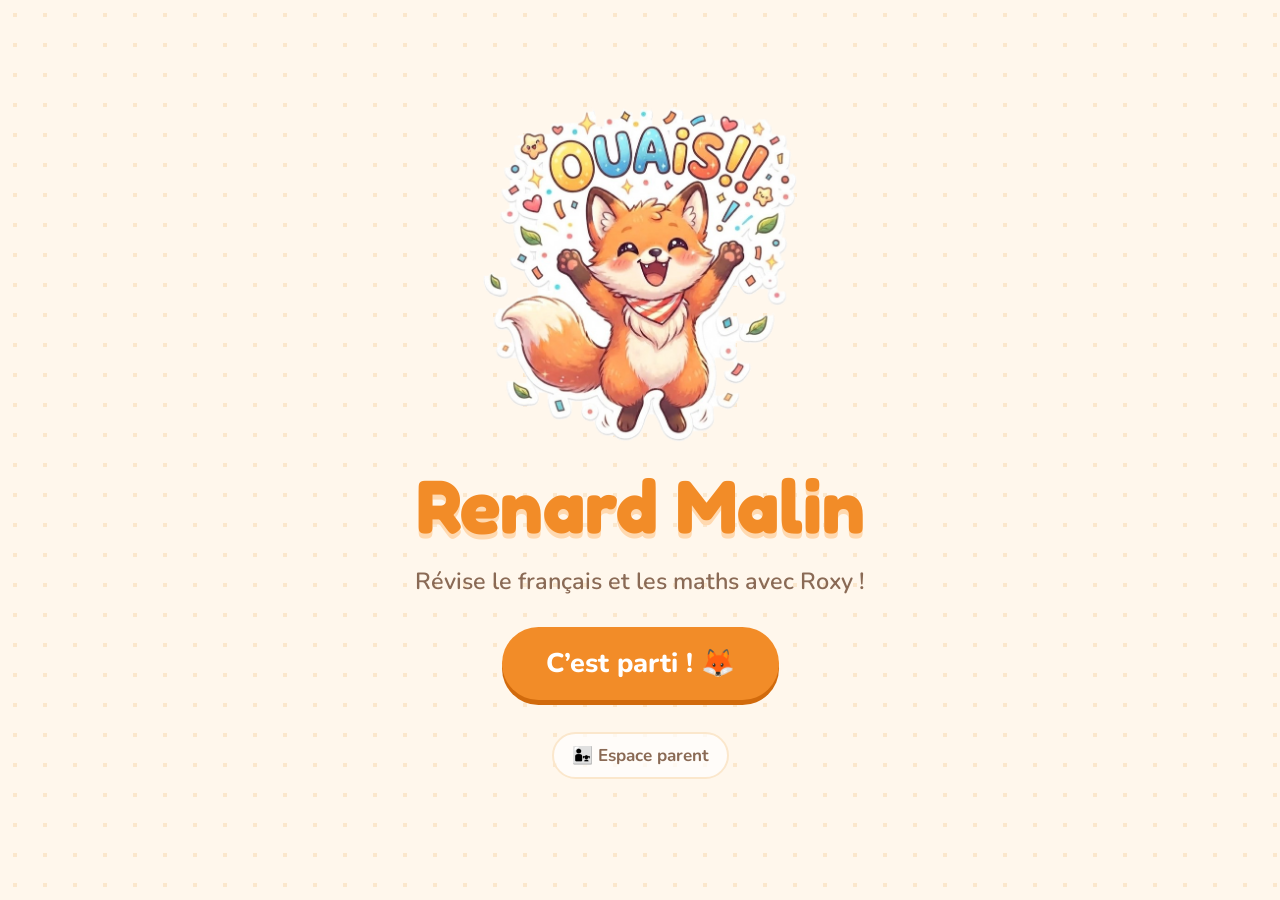
==== commit fd25cec5: "Ajoute les maths : la 6e, avec son côté maths dans chaque forêt - Chaque forêt a maintenant deux côt" ====
--- a/index.html
+++ b/index.html
@@ -4,7 +4,7 @@
   <meta charset="utf-8">
   <meta name="viewport" content="width=device-width, initial-scale=1, viewport-fit=cover">
   <title>Renard Malin</title>
-  <meta name="description" content="Révise le français avec Roxy la renarde !">
+  <meta name="description" content="Révise le français et les maths avec Roxy la renarde !">
   <meta name="theme-color" content="#FFF7EC">
 
   <!-- Pour l'installer sur l'écran d'accueil de l'iPad, en plein écran, avec l'icône de Roxy -->
@@ -22,7 +22,7 @@
 
   <!-- ⚠️ Après chaque mise à jour, changer le numéro « v= » partout dans ce fichier :
        l'iPad saura alors qu'il doit charger la nouvelle version (et pas une ancienne gardée en mémoire). -->
-  <link rel="stylesheet" href="css/style.css?v=2026-09-24-e">
+  <link rel="stylesheet" href="css/style.css?v=2026-09-25-a">
 </head>
 <body>
   <main id="app">
@@ -31,7 +31,7 @@
     <section class="ecran actif" id="ecran-accueil">
       <img class="roxy roxy-accueil" src="img/roxy-ouais.png" alt="Roxy la renarde saute de joie">
       <h1 class="titre-appli">Renard Malin</h1>
-      <p class="sous-titre">Révise le français avec Roxy !</p>
+      <p class="sous-titre">Révise le français et les maths avec Roxy !</p>
       <button class="bouton bouton-principal bouton-geant" id="accueil-commencer">C’est parti ! 🦊</button>
       <button class="lien-parent" id="accueil-parent">👨‍👧 Espace parent</button>
     </section>
@@ -109,6 +109,7 @@
           <button class="puce-flamme" id="carte-flamme" aria-label="Ma flamme"></button>
           <button class="puce-joueur" id="carte-joueur" data-aller="profils" aria-label="Changer de joueur"></button>
         </header>
+        <nav class="choix-matiere" id="choix-matiere" aria-label="Choisir la matière"></nav>
         <nav class="raccourcis-zones" id="raccourcis-zones" aria-label="Aller à une zone"></nav>
       </div>
       <div class="carte-aventure" id="carte-aventure"></div>
@@ -269,35 +270,41 @@
   <div class="bulle-info" id="bulle-info" role="status" hidden></div>
 
   <!-- L'ordre compte : d'abord les outils, puis les données, puis le moteur -->
-  <script src="js/outils.js?v=2026-09-24-e"></script>
-  <script src="data/verbes.js?v=2026-09-24-e"></script>
-  <script src="js/moteur-conjugaison.js?v=2026-09-24-e"></script>
-  <script src="js/moteur-phrases.js?v=2026-09-24-e"></script>
-  <script src="data/6e-conjugaison.js?v=2026-09-24-e"></script>
-  <script src="data/6e-orthographe.js?v=2026-09-24-e"></script>
-  <script src="data/5e-conjugaison.js?v=2026-09-24-e"></script>
-  <script src="data/5e-orthographe.js?v=2026-09-24-e"></script>
-  <script src="data/4e-conjugaison.js?v=2026-09-24-e"></script>
-  <script src="data/4e-orthographe.js?v=2026-09-24-e"></script>
-  <script src="data/3e-conjugaison.js?v=2026-09-24-e"></script>
-  <script src="data/3e-orthographe.js?v=2026-09-24-e"></script>
-  <script src="data/6e-grammaire.js?v=2026-09-24-e"></script>
-  <script src="data/6e-vocabulaire.js?v=2026-09-24-e"></script>
-  <script src="data/5e-grammaire.js?v=2026-09-24-e"></script>
-  <script src="data/5e-vocabulaire.js?v=2026-09-24-e"></script>
-  <script src="data/4e-grammaire.js?v=2026-09-24-e"></script>
-  <script src="data/4e-vocabulaire.js?v=2026-09-24-e"></script>
-  <script src="data/3e-grammaire.js?v=2026-09-24-e"></script>
-  <script src="data/3e-vocabulaire.js?v=2026-09-24-e"></script>
-  <script src="data/foret.js?v=2026-09-24-e"></script>
-  <script src="js/progression.js?v=2026-09-24-e"></script>
-  <script src="js/flamme.js?v=2026-09-24-e"></script>
-  <script src="js/quiz.js?v=2026-09-24-e"></script>
-  <script src="js/profils.js?v=2026-09-24-e"></script>
-  <script src="js/carte.js?v=2026-09-24-e"></script>
-  <script src="js/niveaux.js?v=2026-09-24-e"></script>
-  <script src="js/parent.js?v=2026-09-24-e"></script>
-  <script src="js/course.js?v=2026-09-24-e"></script>
-  <script src="js/app.js?v=2026-09-24-e"></script>
+  <script src="js/outils.js?v=2026-09-25-a"></script>
+  <script src="data/verbes.js?v=2026-09-25-a"></script>
+  <script src="js/moteur-conjugaison.js?v=2026-09-25-a"></script>
+  <script src="js/moteur-phrases.js?v=2026-09-25-a"></script>
+  <script src="js/moteur-maths.js?v=2026-09-25-a"></script>
+  <script src="data/6e-conjugaison.js?v=2026-09-25-a"></script>
+  <script src="data/6e-orthographe.js?v=2026-09-25-a"></script>
+  <script src="data/5e-conjugaison.js?v=2026-09-25-a"></script>
+  <script src="data/5e-orthographe.js?v=2026-09-25-a"></script>
+  <script src="data/4e-conjugaison.js?v=2026-09-25-a"></script>
+  <script src="data/4e-orthographe.js?v=2026-09-25-a"></script>
+  <script src="data/3e-conjugaison.js?v=2026-09-25-a"></script>
+  <script src="data/3e-orthographe.js?v=2026-09-25-a"></script>
+  <script src="data/6e-grammaire.js?v=2026-09-25-a"></script>
+  <script src="data/6e-vocabulaire.js?v=2026-09-25-a"></script>
+  <script src="data/5e-grammaire.js?v=2026-09-25-a"></script>
+  <script src="data/5e-vocabulaire.js?v=2026-09-25-a"></script>
+  <script src="data/4e-grammaire.js?v=2026-09-25-a"></script>
+  <script src="data/4e-vocabulaire.js?v=2026-09-25-a"></script>
+  <script src="data/3e-grammaire.js?v=2026-09-25-a"></script>
+  <script src="data/3e-vocabulaire.js?v=2026-09-25-a"></script>
+  <script src="data/6e-nombres.js?v=2026-09-25-a"></script>
+  <script src="data/6e-geometrie.js?v=2026-09-25-a"></script>
+  <script src="data/6e-mesures.js?v=2026-09-25-a"></script>
+  <script src="data/6e-donnees.js?v=2026-09-25-a"></script>
+  <script src="data/foret.js?v=2026-09-25-a"></script>
+  <script src="data/foret-maths.js?v=2026-09-25-a"></script>
+  <script src="js/progression.js?v=2026-09-25-a"></script>
+  <script src="js/flamme.js?v=2026-09-25-a"></script>
+  <script src="js/quiz.js?v=2026-09-25-a"></script>
+  <script src="js/profils.js?v=2026-09-25-a"></script>
+  <script src="js/carte.js?v=2026-09-25-a"></script>
+  <script src="js/niveaux.js?v=2026-09-25-a"></script>
+  <script src="js/parent.js?v=2026-09-25-a"></script>
+  <script src="js/course.js?v=2026-09-25-a"></script>
+  <script src="js/app.js?v=2026-09-25-a"></script>
 </body>
 </html>
--- a/css/style.css
+++ b/css/style.css
@@ -382,7 +382,7 @@
 }
 .niveau-titre { font-family: var(--police-titre); font-size: 1.2rem; font-weight: 600; }
 .niveau-description { color: var(--brun-doux); font-size: .95rem; }
-.niveau-progres { margin-top: 6px; font-weight: 800; }
+.niveau-progres { display: flex; flex-wrap: wrap; justify-content: center; gap: 4px 14px; margin-top: 6px; font-weight: 800; }
 .niveau-actuel {
   position: absolute;
   top: 10px;
@@ -712,6 +712,39 @@
   font-weight: 800;
 }
 .raccourci b { color: var(--orange-fonce); }
+/* Le choix du côté de la forêt : 📖 le français ou 🔢 les maths */
+.choix-matiere {
+  display: grid;
+  grid-template-columns: 1fr 1fr;
+  gap: 6px;
+  padding: 5px;
+  border-radius: 999px;
+  background: var(--creme-fonce);
+}
+.bouton-matiere {
+  display: flex;
+  align-items: center;
+  justify-content: center;
+  gap: 8px;
+  min-height: 46px;
+  padding: 6px 14px;
+  border: none;
+  border-radius: 999px;
+  background: transparent;
+  color: var(--brun-doux);
+  font-family: var(--police-titre);
+  font-size: 1.2rem;
+  font-weight: 600;
+}
+.bouton-matiere b { font-family: var(--police-texte); font-size: .95rem; font-weight: 800; }
+.bouton-matiere.actif {
+  background: #fff;
+  color: var(--brun);
+  box-shadow: 0 3px 0 var(--orange);
+}
+.bouton-matiere.actif b { color: var(--orange-fonce); }
+.matiere-icone { font-size: 1.3rem; }
+
 /* Les 4 chemins tiennent sur une ligne : leur icône et leurs étoiles (le nom est en haut de chaque chemin) */
 .raccourci:not(.raccourci-niveau) { flex: 1; justify-content: center; }
 .raccourci:not(.raccourci-niveau) > span { display: none; }
@@ -723,7 +756,7 @@
   border-radius: 32px;
   background: var(--zone-clair);
   box-shadow: 0 8px 0 rgba(90, 53, 33, .06);
-  scroll-margin-top: 150px;
+  scroll-margin-top: 210px; /* sous le haut de la carte, qui reste visible */
 }
 .zone-entete {
   display: flex;
@@ -1068,6 +1101,8 @@
 }
 
 .saisie { display: flex; gap: 12px; }
+.saisie-case { display: flex; flex: 1; align-items: center; gap: 10px; min-width: 0; }
+.saisie-unite { flex-shrink: 0; font-family: var(--police-titre); font-size: 1.6rem; font-weight: 600; }
 .saisie input {
   flex: 1;
   min-width: 0;
@@ -1101,6 +1136,60 @@
   box-shadow: 0 3px 0 var(--creme-fonce);
 }
 .bouton-accent:disabled { opacity: .4; }
+
+/* ---------- Les maths : fractions, puissances et figures ---------- */
+/* Une fraction : le numérateur au-dessus de la barre, le dénominateur en dessous */
+.frac {
+  display: inline-flex;
+  flex-direction: column;
+  margin: 0 .12em;
+  font-size: .82em;
+  line-height: 1.15;
+  text-align: center;
+  vertical-align: middle;
+}
+.frac > span { padding: 0 .2em; }
+.frac > span:first-child { border-bottom: .09em solid currentColor; }
+.enonce sup, .bulle sup, .lecon sup, .bouton-choix sup { font-size: .6em; line-height: 0; }
+/* Un angle : les trois lettres, avec un petit chapeau au-dessus */
+.angle {
+  display: inline-block;
+  padding-top: .28em;
+  line-height: 1;
+  background: url("data:image/svg+xml,%3Csvg xmlns='http://www.w3.org/2000/svg' viewBox='0 0 100 20' preserveAspectRatio='none'%3E%3Cpolyline points='4,18 50,3 96,18' fill='none' stroke='%235A3521' stroke-width='5' vector-effect='non-scaling-stroke'/%3E%3C/svg%3E") top center / 80% .3em no-repeat;
+}
+/* Un tableau dans une question (proportionnalité, statistiques…) */
+.tableau-maths { margin: 6px auto 12px; border-collapse: collapse; font-size: .8em; }
+.tableau-maths th, .tableau-maths td { min-width: 2.6em; padding: 6px 10px; border: 2px solid var(--creme-fonce); text-align: center; }
+.tableau-maths th { background: var(--creme); font-family: var(--police-texte); font-size: .8em; font-weight: 800; text-align: left; }
+.tableau-maths td { background: #fff; }
+.lecon .tableau-maths, .bulle .tableau-maths { font-size: 1em; }
+
+/* Les figures (les petits dessins de géométrie, les graphiques) */
+.figure-maths {
+  display: block;
+  max-width: 100%;
+  height: auto;
+  margin: 4px auto 14px;
+  overflow: visible;
+  font-family: var(--police-texte);
+}
+.lecon .figure-maths, .bulle .figure-maths { margin: 8px auto; }
+.figure-maths .fig-trait { fill: none; stroke: var(--brun); stroke-width: 3; stroke-linecap: round; stroke-linejoin: round; }
+.figure-maths .fig-plein { fill: var(--jaune-clair); }
+.figure-maths .fig-fin { fill: none; stroke: #C9AE97; stroke-width: 1.5; }
+.figure-maths .fig-grille { fill: none; stroke: #EADCCB; stroke-width: 1.2; }
+.figure-maths .fig-axe { fill: none; stroke: var(--brun-doux); stroke-width: 2; }
+.figure-maths .fig-accent { fill: none; stroke: var(--orange); stroke-width: 3.5; stroke-linecap: round; stroke-linejoin: round; }
+.figure-maths .fig-courbe { fill: none; stroke: var(--riviere); stroke-width: 3.5; stroke-linecap: round; stroke-linejoin: round; }
+.figure-maths .fig-marque { fill: none; stroke: var(--brun); stroke-width: 2; }
+.figure-maths .fig-cache { stroke-dasharray: 7 7; } /* un trait caché (les arêtes cachées d'un solide), avec fig-trait ou fig-fin */
+.figure-maths .fig-croix { stroke: var(--brun); stroke-width: 2.5; stroke-linecap: round; }
+.figure-maths .fig-barre { fill: var(--orange); }
+.figure-maths .fig-texte { fill: var(--brun); font-size: 19px; font-weight: 800; }
+.figure-maths .fig-petit { fill: var(--brun-doux); font-size: 15px; font-weight: 700; }
+.figure-maths .fig-petit-gras { fill: var(--brun); font-size: 17px; font-weight: 800; }
+.figure-maths .fig-texte-accent { fill: var(--orange-fonce); }
 
 /* Roxy et sa bulle */
 .retour {
@@ -1283,6 +1372,8 @@
   .carte { padding: 22px 16px; }
   .choix-duree { gap: 8px; }
   .saisie { flex-direction: column; }
+  .choix-matiere { gap: 4px; padding: 4px; }
+  .bouton-matiere { gap: 6px; min-height: 42px; padding: 4px 8px; font-size: 1.05rem; }
   .choix-avatars { grid-template-columns: repeat(4, 1fr); }
   .grille-profils { grid-template-columns: 1fr 1fr; gap: 14px; }
   .joueur-prenom { display: none; }
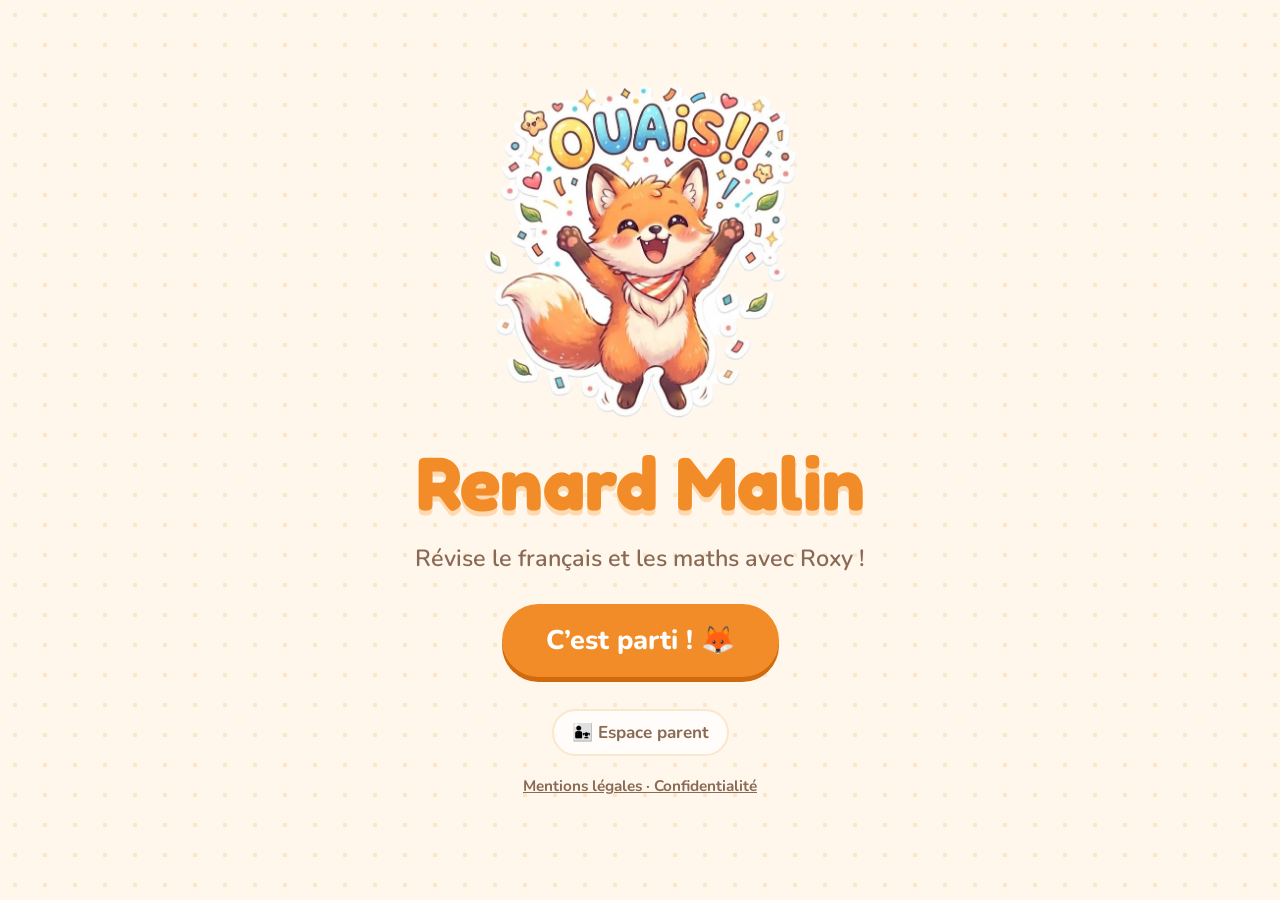
==== commit d9f3e3c1: "Ajoute les informations légales pour l'ouverture au public - infos.html : mentions légales (TechAppl" ====
--- a/index.html
+++ b/index.html
@@ -22,7 +22,7 @@
 
   <!-- ⚠️ Après chaque mise à jour, changer le numéro « v= » partout dans ce fichier :
        l'iPad saura alors qu'il doit charger la nouvelle version (et pas une ancienne gardée en mémoire). -->
-  <link rel="stylesheet" href="css/style.css?v=2026-09-25-a">
+  <link rel="stylesheet" href="css/style.css?v=2026-09-25-e">
 </head>
 <body>
   <main id="app">
@@ -34,6 +34,7 @@
       <p class="sous-titre">Révise le français et les maths avec Roxy !</p>
       <button class="bouton bouton-principal bouton-geant" id="accueil-commencer">C’est parti ! 🦊</button>
       <button class="lien-parent" id="accueil-parent">👨‍👧 Espace parent</button>
+      <a class="lien-infos" href="infos.html">Mentions légales · Confidentialité</a>
     </section>
 
     <!-- Écran : le code parent -->
@@ -270,41 +271,53 @@
   <div class="bulle-info" id="bulle-info" role="status" hidden></div>
 
   <!-- L'ordre compte : d'abord les outils, puis les données, puis le moteur -->
-  <script src="js/outils.js?v=2026-09-25-a"></script>
-  <script src="data/verbes.js?v=2026-09-25-a"></script>
-  <script src="js/moteur-conjugaison.js?v=2026-09-25-a"></script>
-  <script src="js/moteur-phrases.js?v=2026-09-25-a"></script>
-  <script src="js/moteur-maths.js?v=2026-09-25-a"></script>
-  <script src="data/6e-conjugaison.js?v=2026-09-25-a"></script>
-  <script src="data/6e-orthographe.js?v=2026-09-25-a"></script>
-  <script src="data/5e-conjugaison.js?v=2026-09-25-a"></script>
-  <script src="data/5e-orthographe.js?v=2026-09-25-a"></script>
-  <script src="data/4e-conjugaison.js?v=2026-09-25-a"></script>
-  <script src="data/4e-orthographe.js?v=2026-09-25-a"></script>
-  <script src="data/3e-conjugaison.js?v=2026-09-25-a"></script>
-  <script src="data/3e-orthographe.js?v=2026-09-25-a"></script>
-  <script src="data/6e-grammaire.js?v=2026-09-25-a"></script>
-  <script src="data/6e-vocabulaire.js?v=2026-09-25-a"></script>
-  <script src="data/5e-grammaire.js?v=2026-09-25-a"></script>
-  <script src="data/5e-vocabulaire.js?v=2026-09-25-a"></script>
-  <script src="data/4e-grammaire.js?v=2026-09-25-a"></script>
-  <script src="data/4e-vocabulaire.js?v=2026-09-25-a"></script>
-  <script src="data/3e-grammaire.js?v=2026-09-25-a"></script>
-  <script src="data/3e-vocabulaire.js?v=2026-09-25-a"></script>
-  <script src="data/6e-nombres.js?v=2026-09-25-a"></script>
-  <script src="data/6e-geometrie.js?v=2026-09-25-a"></script>
-  <script src="data/6e-mesures.js?v=2026-09-25-a"></script>
-  <script src="data/6e-donnees.js?v=2026-09-25-a"></script>
-  <script src="data/foret.js?v=2026-09-25-a"></script>
-  <script src="data/foret-maths.js?v=2026-09-25-a"></script>
-  <script src="js/progression.js?v=2026-09-25-a"></script>
-  <script src="js/flamme.js?v=2026-09-25-a"></script>
-  <script src="js/quiz.js?v=2026-09-25-a"></script>
-  <script src="js/profils.js?v=2026-09-25-a"></script>
-  <script src="js/carte.js?v=2026-09-25-a"></script>
-  <script src="js/niveaux.js?v=2026-09-25-a"></script>
-  <script src="js/parent.js?v=2026-09-25-a"></script>
-  <script src="js/course.js?v=2026-09-25-a"></script>
-  <script src="js/app.js?v=2026-09-25-a"></script>
+  <script src="js/outils.js?v=2026-09-25-e"></script>
+  <script src="data/verbes.js?v=2026-09-25-e"></script>
+  <script src="js/moteur-conjugaison.js?v=2026-09-25-e"></script>
+  <script src="js/moteur-phrases.js?v=2026-09-25-e"></script>
+  <script src="js/moteur-maths.js?v=2026-09-25-e"></script>
+  <script src="data/6e-conjugaison.js?v=2026-09-25-e"></script>
+  <script src="data/6e-orthographe.js?v=2026-09-25-e"></script>
+  <script src="data/5e-conjugaison.js?v=2026-09-25-e"></script>
+  <script src="data/5e-orthographe.js?v=2026-09-25-e"></script>
+  <script src="data/4e-conjugaison.js?v=2026-09-25-e"></script>
+  <script src="data/4e-orthographe.js?v=2026-09-25-e"></script>
+  <script src="data/3e-conjugaison.js?v=2026-09-25-e"></script>
+  <script src="data/3e-orthographe.js?v=2026-09-25-e"></script>
+  <script src="data/6e-grammaire.js?v=2026-09-25-e"></script>
+  <script src="data/6e-vocabulaire.js?v=2026-09-25-e"></script>
+  <script src="data/5e-grammaire.js?v=2026-09-25-e"></script>
+  <script src="data/5e-vocabulaire.js?v=2026-09-25-e"></script>
+  <script src="data/4e-grammaire.js?v=2026-09-25-e"></script>
+  <script src="data/4e-vocabulaire.js?v=2026-09-25-e"></script>
+  <script src="data/3e-grammaire.js?v=2026-09-25-e"></script>
+  <script src="data/3e-vocabulaire.js?v=2026-09-25-e"></script>
+  <script src="data/6e-nombres.js?v=2026-09-25-e"></script>
+  <script src="data/6e-geometrie.js?v=2026-09-25-e"></script>
+  <script src="data/6e-mesures.js?v=2026-09-25-e"></script>
+  <script src="data/6e-donnees.js?v=2026-09-25-e"></script>
+  <script src="data/5e-nombres.js?v=2026-09-25-e"></script>
+  <script src="data/5e-geometrie.js?v=2026-09-25-e"></script>
+  <script src="data/5e-mesures.js?v=2026-09-25-e"></script>
+  <script src="data/5e-donnees.js?v=2026-09-25-e"></script>
+  <script src="data/4e-nombres.js?v=2026-09-25-e"></script>
+  <script src="data/4e-geometrie.js?v=2026-09-25-e"></script>
+  <script src="data/4e-mesures.js?v=2026-09-25-e"></script>
+  <script src="data/4e-donnees.js?v=2026-09-25-e"></script>
+  <script src="data/3e-nombres.js?v=2026-09-25-e"></script>
+  <script src="data/3e-geometrie.js?v=2026-09-25-e"></script>
+  <script src="data/3e-mesures.js?v=2026-09-25-e"></script>
+  <script src="data/3e-donnees.js?v=2026-09-25-e"></script>
+  <script src="data/foret.js?v=2026-09-25-e"></script>
+  <script src="data/foret-maths.js?v=2026-09-25-e"></script>
+  <script src="js/progression.js?v=2026-09-25-e"></script>
+  <script src="js/flamme.js?v=2026-09-25-e"></script>
+  <script src="js/quiz.js?v=2026-09-25-e"></script>
+  <script src="js/profils.js?v=2026-09-25-e"></script>
+  <script src="js/carte.js?v=2026-09-25-e"></script>
+  <script src="js/niveaux.js?v=2026-09-25-e"></script>
+  <script src="js/parent.js?v=2026-09-25-e"></script>
+  <script src="js/course.js?v=2026-09-25-e"></script>
+  <script src="js/app.js?v=2026-09-25-e"></script>
 </body>
 </html>
--- a/css/style.css
+++ b/css/style.css
@@ -610,6 +610,38 @@
   font-weight: 700;
 }
 .bouton-reglage.danger { border-color: var(--corail-clair); color: #A3352A; }
+a.bouton-reglage { display: inline-flex; align-items: center; color: var(--brun); text-decoration: none; }
+
+/* Le lien discret vers les mentions légales, sous « Espace parent » */
+.lien-infos { padding: 6px 10px; color: var(--brun-doux); font-size: .85rem; font-weight: 700; }
+
+/* Sous la bulle de Roxy : signaler une erreur dans la question */
+.lien-signaler {
+  display: inline-block;
+  margin-top: 12px;
+  color: var(--brun-doux);
+  font-size: .85rem;
+  font-weight: 700;
+}
+
+/* ---------- La page des informations légales (infos.html) ---------- */
+.page-infos .carte { padding: 24px 22px; line-height: 1.55; }
+.page-infos .carte + .carte { margin-top: 20px; }
+.page-infos h1 { margin: 0; font-family: var(--police-titre); font-size: 1.6rem; font-weight: 600; text-align: center; flex: 1; }
+.page-infos h2 { margin: 0 0 12px; font-family: var(--police-titre); font-size: 1.45rem; font-weight: 600; color: var(--orange-fonce); }
+.page-infos h3 { margin: 22px 0 6px; font-size: 1.05rem; }
+.page-infos p, .page-infos li { font-size: 1rem; font-weight: 600; }
+.page-infos p { margin: 0 0 10px; }
+.page-infos ul { margin: 0 0 10px; padding-left: 22px; }
+.page-infos a { color: var(--orange-fonce); }
+.page-infos a.bouton-rond { display: inline-flex; align-items: center; justify-content: center; color: var(--brun); text-decoration: none; }
+.sommaire-infos { display: flex; flex-wrap: wrap; justify-content: center; gap: 10px; margin: 20px 0; }
+.sommaire-infos a { padding: 8px 16px; border: 2px solid var(--creme-fonce); border-radius: 999px; background: #fff; color: var(--brun); text-decoration: none; font-weight: 700; }
+.en-bref { padding: 14px 18px; border-radius: 16px; background: var(--vert-clair); }
+.en-bref p:last-child { margin-bottom: 0; }
+.mise-a-jour { color: var(--brun-doux); font-size: .9rem; text-align: center; }
+/* Une information que l'éditeur doit encore remplir : bien visible, pour ne pas l'oublier */
+.a-completer { padding: 0 4px; border-radius: 4px; background: #FFE06B; color: #7A1F12; font-weight: 800; }
 .derniere-sauvegarde { margin: 0 0 10px; font-weight: 700; }
 .derniere-sauvegarde.a-faire { color: #A3352A; }
 
@@ -1154,9 +1186,9 @@
 /* Un angle : les trois lettres, avec un petit chapeau au-dessus */
 .angle {
   display: inline-block;
-  padding-top: .28em;
+  padding-top: .34em;
   line-height: 1;
-  background: url("data:image/svg+xml,%3Csvg xmlns='http://www.w3.org/2000/svg' viewBox='0 0 100 20' preserveAspectRatio='none'%3E%3Cpolyline points='4,18 50,3 96,18' fill='none' stroke='%235A3521' stroke-width='5' vector-effect='non-scaling-stroke'/%3E%3C/svg%3E") top center / 80% .3em no-repeat;
+  background: url("data:image/svg+xml,%3Csvg xmlns='http://www.w3.org/2000/svg' viewBox='0 0 100 20' preserveAspectRatio='none'%3E%3Cpolyline points='4,18 50,3 96,18' fill='none' stroke='%235A3521' stroke-width='3' vector-effect='non-scaling-stroke'/%3E%3C/svg%3E") top center / 76% .34em no-repeat;
 }
 /* Un tableau dans une question (proportionnalité, statistiques…) */
 .tableau-maths { margin: 6px auto 12px; border-collapse: collapse; font-size: .8em; }
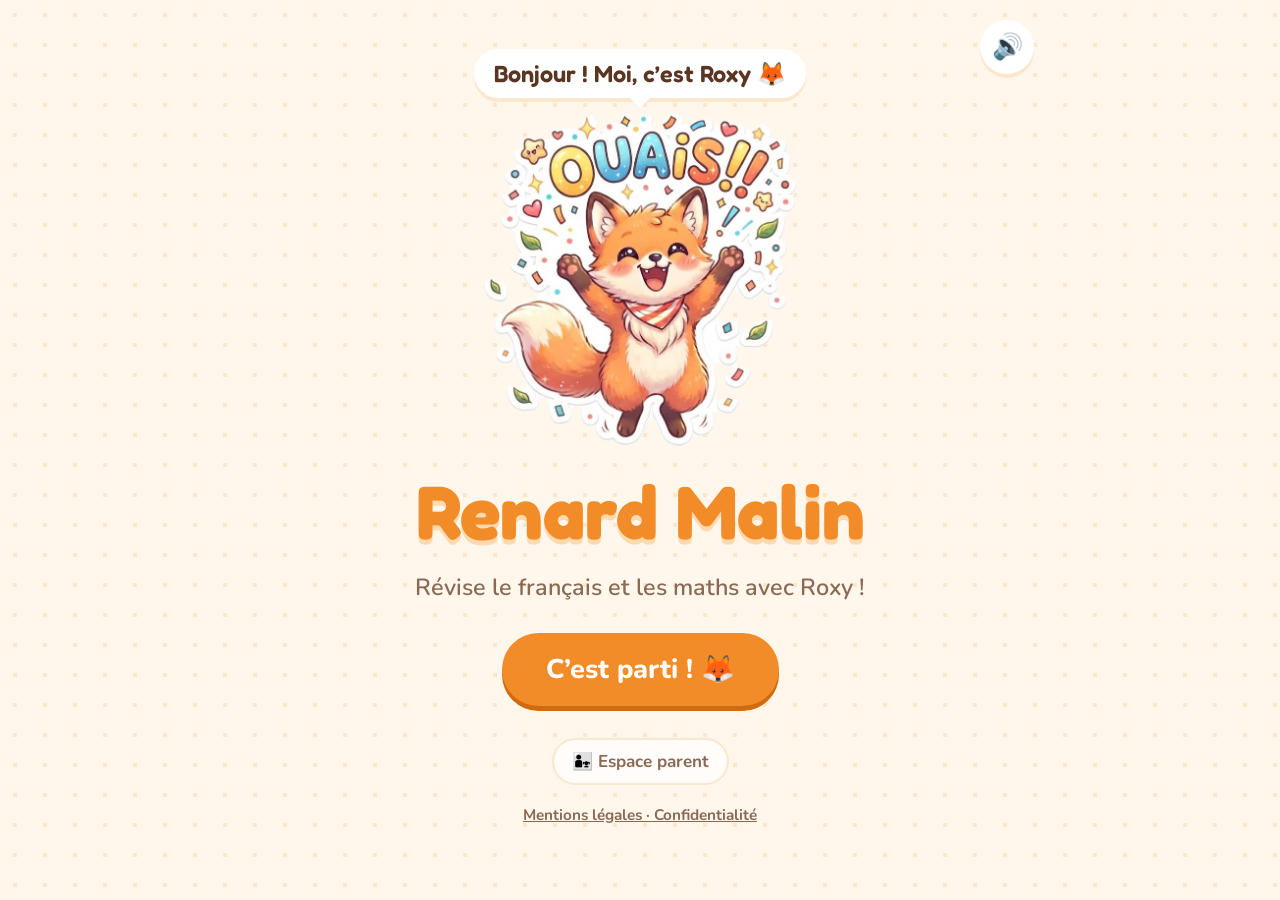
==== commit cc7d4b22: "Ajoute l'effet wahou : sons, dressing de Roxy, défi du jour, carnet et touche calédonienne - Des son" ====
--- a/index.html
+++ b/index.html
@@ -22,19 +22,35 @@
 
   <!-- ⚠️ Après chaque mise à jour, changer le numéro « v= » partout dans ce fichier :
        l'iPad saura alors qu'il doit charger la nouvelle version (et pas une ancienne gardée en mémoire). -->
-  <link rel="stylesheet" href="css/style.css?v=2026-09-25-e">
+  <link rel="stylesheet" href="css/style.css?v=2026-09-25-f">
 </head>
 <body>
   <main id="app">
 
     <!-- Écran 1 : Accueil -->
     <section class="ecran actif" id="ecran-accueil">
-      <img class="roxy roxy-accueil" src="img/roxy-ouais.png" alt="Roxy la renarde saute de joie">
+      <button class="bouton-rond bouton-son accueil-son" aria-label="Couper le son">🔊</button>
+      <p class="bulle-accueil" id="accueil-bulle" aria-live="polite"></p>
+      <div class="roxy roxy-accueil" id="accueil-roxy" data-pose="ouais"><img class="roxy-image" src="img/roxy-ouais.png" alt="Roxy la renarde saute de joie"></div>
       <h1 class="titre-appli">Renard Malin</h1>
       <p class="sous-titre">Révise le français et les maths avec Roxy !</p>
       <button class="bouton bouton-principal bouton-geant" id="accueil-commencer">C’est parti ! 🦊</button>
       <button class="lien-parent" id="accueil-parent">👨‍👧 Espace parent</button>
       <a class="lien-infos" href="infos.html">Mentions légales · Confidentialité</a>
+    </section>
+
+    <!-- Écran : la première visite, Roxy se présente -->
+    <section class="ecran" id="ecran-bienvenue">
+      <div class="bienvenue">
+        <div class="roxy roxy-bienvenue" id="bienvenue-roxy" data-pose="ouais" data-tenue-fixe><img class="roxy-image" src="img/roxy-ouais.png" alt="Roxy"></div>
+        <div class="bulle bulle-bienvenue" id="bienvenue-bulle" aria-hidden="true"></div>
+        <p class="lu-seulement" id="bienvenue-texte-lu" aria-live="polite"></p>
+        <div class="bienvenue-points" id="bienvenue-points" aria-hidden="true"></div>
+        <div class="bienvenue-boutons">
+          <button class="bouton bouton-secondaire" id="bienvenue-passer">Passer</button>
+          <button class="bouton bouton-principal" id="bienvenue-suivant">Suivant →</button>
+        </div>
+      </div>
     </section>
 
     <!-- Écran : le code parent -->
@@ -136,7 +152,7 @@
       </header>
       <div class="carte carte-duree">
         <p class="duree-sous-titre" id="duree-sous-titre"></p>
-        <img class="roxy roxy-moyenne" src="img/roxy-reflechit.png" alt="">
+        <div class="roxy roxy-moyenne" data-pose="reflechit"><img class="roxy-image" src="img/roxy-reflechit.png" alt=""></div>
         <p class="question-duree">Combien de questions ?</p>
         <div class="choix-duree">
           <button class="bouton-duree" data-duree="5"><span class="nombre">5</span><span>Rapide</span></button>
@@ -158,12 +174,14 @@
         <button class="bouton-aide" id="quiz-aide">💡 Aide</button>
       </header>
       <div class="carte carte-question">
+        <button class="bouton-ecouter" id="quiz-ecouter" aria-label="Écouter la question">🗣️</button>
+        <p class="puce-origine" id="quiz-origine" hidden></p>
         <p class="consigne" id="quiz-consigne"></p>
         <div class="enonce" id="quiz-enonce"></div>
         <div id="quiz-reponse"></div>
       </div>
       <div class="retour" id="quiz-retour" hidden>
-        <img class="roxy roxy-retour" id="retour-roxy" src="img/roxy-reflechit.png" alt="Roxy">
+        <div class="roxy roxy-retour" id="retour-roxy" data-pose="reflechit"><img class="roxy-image" src="img/roxy-reflechit.png" alt="Roxy"></div>
         <div class="bulle" id="retour-bulle"></div>
       </div>
       <button class="bouton bouton-principal" id="quiz-suivant" hidden>Suivant →</button>
@@ -171,7 +189,7 @@
 
     <!-- Écran 5 : Le résultat -->
     <section class="ecran" id="ecran-resultats">
-      <img class="roxy roxy-resultat" id="resultat-roxy" src="img/roxy-ouais.png" alt="Roxy">
+      <div class="roxy roxy-resultat" id="resultat-roxy" data-pose="ouais"><img class="roxy-image" src="img/roxy-ouais.png" alt="Roxy"></div>
       <div id="resultat-etoiles"></div>
       <p class="resultat-score" id="resultat-score"></p>
       <p class="resultat-message" id="resultat-message"></p>
@@ -179,6 +197,25 @@
       <div class="boutons-resultat">
         <button class="bouton bouton-secondaire" id="resultat-rejouer">🔁 Rejouer</button>
         <button class="bouton bouton-principal" data-aller="carte">🗺️ La carte</button>
+      </div>
+    </section>
+
+    <!-- Écran : le dressing de Roxy (les accessoires gagnés en jouant) -->
+    <section class="ecran" id="ecran-dressing">
+      <header class="barre">
+        <button class="bouton-rond" data-aller="carte" aria-label="Retour à la carte">←</button>
+        <h2>Le dressing de Roxy</h2>
+        <span class="compteur-points" id="dressing-etoiles"></span>
+      </header>
+      <div class="dressing">
+        <div class="carte dressing-apercu">
+          <div class="roxy roxy-dressing" id="dressing-roxy" data-pose="ouais"><img class="roxy-image" src="img/roxy-ouais.png" alt="Roxy avec ses accessoires"></div>
+        </div>
+        <div class="dressing-choix">
+          <nav class="dressing-onglets" id="dressing-onglets" aria-label="Choisir une sorte d’accessoire"></nav>
+          <div class="grille-accessoires" id="dressing-grille"></div>
+          <p class="dressing-aide">Les accessoires se gagnent en jouant&nbsp;: avec tes étoiles ★, ta flamme 🔥, les défis du jour ⚡, les étoiles d’or 🌟 et la course 🏁.</p>
+        </div>
       </div>
     </section>
 
@@ -218,6 +255,7 @@
         <div class="carte course-carte">
           <h2>⏸️ Pause</h2>
           <p>Roxy reprend son souffle…</p>
+          <button class="bouton-rond bouton-son" aria-label="Couper le son">🔊</button>
           <button class="bouton bouton-principal" id="course-reprendre">▶️ Reprendre</button>
           <button class="bouton bouton-secondaire" id="course-abandonner">🚪 Arrêter la course</button>
         </div>
@@ -235,7 +273,7 @@
 
       <div class="course-panneau" id="course-erreur" hidden>
         <div class="carte course-carte">
-          <img class="roxy roxy-moyenne" src="img/roxy-reflechit.png" alt="">
+          <div class="roxy roxy-moyenne" data-pose="reflechit"><img class="roxy-image" src="img/roxy-reflechit.png" alt=""></div>
           <p id="course-erreur-texte"></p>
           <button class="bouton bouton-principal" id="course-erreur-retour">↩️ Retour</button>
         </div>
@@ -250,6 +288,7 @@
       <div class="fenetre-entete">
         <img src="img/roxy-reflechit.png" alt="">
         <h3 id="aide-titre"></h3>
+        <button class="bouton-ecouter" id="aide-ecouter" aria-label="Écouter la leçon">🗣️</button>
       </div>
       <div class="fenetre-contenu lecon" id="aide-contenu"></div>
       <button class="bouton bouton-principal" id="aide-fermer">J’ai compris !</button>
@@ -271,53 +310,58 @@
   <div class="bulle-info" id="bulle-info" role="status" hidden></div>
 
   <!-- L'ordre compte : d'abord les outils, puis les données, puis le moteur -->
-  <script src="js/outils.js?v=2026-09-25-e"></script>
-  <script src="data/verbes.js?v=2026-09-25-e"></script>
-  <script src="js/moteur-conjugaison.js?v=2026-09-25-e"></script>
-  <script src="js/moteur-phrases.js?v=2026-09-25-e"></script>
-  <script src="js/moteur-maths.js?v=2026-09-25-e"></script>
-  <script src="data/6e-conjugaison.js?v=2026-09-25-e"></script>
-  <script src="data/6e-orthographe.js?v=2026-09-25-e"></script>
-  <script src="data/5e-conjugaison.js?v=2026-09-25-e"></script>
-  <script src="data/5e-orthographe.js?v=2026-09-25-e"></script>
-  <script src="data/4e-conjugaison.js?v=2026-09-25-e"></script>
-  <script src="data/4e-orthographe.js?v=2026-09-25-e"></script>
-  <script src="data/3e-conjugaison.js?v=2026-09-25-e"></script>
-  <script src="data/3e-orthographe.js?v=2026-09-25-e"></script>
-  <script src="data/6e-grammaire.js?v=2026-09-25-e"></script>
-  <script src="data/6e-vocabulaire.js?v=2026-09-25-e"></script>
-  <script src="data/5e-grammaire.js?v=2026-09-25-e"></script>
-  <script src="data/5e-vocabulaire.js?v=2026-09-25-e"></script>
-  <script src="data/4e-grammaire.js?v=2026-09-25-e"></script>
-  <script src="data/4e-vocabulaire.js?v=2026-09-25-e"></script>
-  <script src="data/3e-grammaire.js?v=2026-09-25-e"></script>
-  <script src="data/3e-vocabulaire.js?v=2026-09-25-e"></script>
-  <script src="data/6e-nombres.js?v=2026-09-25-e"></script>
-  <script src="data/6e-geometrie.js?v=2026-09-25-e"></script>
-  <script src="data/6e-mesures.js?v=2026-09-25-e"></script>
-  <script src="data/6e-donnees.js?v=2026-09-25-e"></script>
-  <script src="data/5e-nombres.js?v=2026-09-25-e"></script>
-  <script src="data/5e-geometrie.js?v=2026-09-25-e"></script>
-  <script src="data/5e-mesures.js?v=2026-09-25-e"></script>
-  <script src="data/5e-donnees.js?v=2026-09-25-e"></script>
-  <script src="data/4e-nombres.js?v=2026-09-25-e"></script>
-  <script src="data/4e-geometrie.js?v=2026-09-25-e"></script>
-  <script src="data/4e-mesures.js?v=2026-09-25-e"></script>
-  <script src="data/4e-donnees.js?v=2026-09-25-e"></script>
-  <script src="data/3e-nombres.js?v=2026-09-25-e"></script>
-  <script src="data/3e-geometrie.js?v=2026-09-25-e"></script>
-  <script src="data/3e-mesures.js?v=2026-09-25-e"></script>
-  <script src="data/3e-donnees.js?v=2026-09-25-e"></script>
-  <script src="data/foret.js?v=2026-09-25-e"></script>
-  <script src="data/foret-maths.js?v=2026-09-25-e"></script>
-  <script src="js/progression.js?v=2026-09-25-e"></script>
-  <script src="js/flamme.js?v=2026-09-25-e"></script>
-  <script src="js/quiz.js?v=2026-09-25-e"></script>
-  <script src="js/profils.js?v=2026-09-25-e"></script>
-  <script src="js/carte.js?v=2026-09-25-e"></script>
-  <script src="js/niveaux.js?v=2026-09-25-e"></script>
-  <script src="js/parent.js?v=2026-09-25-e"></script>
-  <script src="js/course.js?v=2026-09-25-e"></script>
-  <script src="js/app.js?v=2026-09-25-e"></script>
+  <script src="js/outils.js?v=2026-09-25-f"></script>
+  <script src="js/sons.js?v=2026-09-25-f"></script>
+  <script src="js/voix.js?v=2026-09-25-f"></script>
+  <script src="data/verbes.js?v=2026-09-25-f"></script>
+  <script src="js/moteur-conjugaison.js?v=2026-09-25-f"></script>
+  <script src="js/moteur-phrases.js?v=2026-09-25-f"></script>
+  <script src="js/moteur-maths.js?v=2026-09-25-f"></script>
+  <script src="data/6e-conjugaison.js?v=2026-09-25-f"></script>
+  <script src="data/6e-orthographe.js?v=2026-09-25-f"></script>
+  <script src="data/5e-conjugaison.js?v=2026-09-25-f"></script>
+  <script src="data/5e-orthographe.js?v=2026-09-25-f"></script>
+  <script src="data/4e-conjugaison.js?v=2026-09-25-f"></script>
+  <script src="data/4e-orthographe.js?v=2026-09-25-f"></script>
+  <script src="data/3e-conjugaison.js?v=2026-09-25-f"></script>
+  <script src="data/3e-orthographe.js?v=2026-09-25-f"></script>
+  <script src="data/6e-grammaire.js?v=2026-09-25-f"></script>
+  <script src="data/6e-vocabulaire.js?v=2026-09-25-f"></script>
+  <script src="data/5e-grammaire.js?v=2026-09-25-f"></script>
+  <script src="data/5e-vocabulaire.js?v=2026-09-25-f"></script>
+  <script src="data/4e-grammaire.js?v=2026-09-25-f"></script>
+  <script src="data/4e-vocabulaire.js?v=2026-09-25-f"></script>
+  <script src="data/3e-grammaire.js?v=2026-09-25-f"></script>
+  <script src="data/3e-vocabulaire.js?v=2026-09-25-f"></script>
+  <script src="data/6e-nombres.js?v=2026-09-25-f"></script>
+  <script src="data/6e-geometrie.js?v=2026-09-25-f"></script>
+  <script src="data/6e-mesures.js?v=2026-09-25-f"></script>
+  <script src="data/6e-donnees.js?v=2026-09-25-f"></script>
+  <script src="data/5e-nombres.js?v=2026-09-25-f"></script>
+  <script src="data/5e-geometrie.js?v=2026-09-25-f"></script>
+  <script src="data/5e-mesures.js?v=2026-09-25-f"></script>
+  <script src="data/5e-donnees.js?v=2026-09-25-f"></script>
+  <script src="data/4e-nombres.js?v=2026-09-25-f"></script>
+  <script src="data/4e-geometrie.js?v=2026-09-25-f"></script>
+  <script src="data/4e-mesures.js?v=2026-09-25-f"></script>
+  <script src="data/4e-donnees.js?v=2026-09-25-f"></script>
+  <script src="data/3e-nombres.js?v=2026-09-25-f"></script>
+  <script src="data/3e-geometrie.js?v=2026-09-25-f"></script>
+  <script src="data/3e-mesures.js?v=2026-09-25-f"></script>
+  <script src="data/3e-donnees.js?v=2026-09-25-f"></script>
+  <script src="data/foret.js?v=2026-09-25-f"></script>
+  <script src="data/foret-maths.js?v=2026-09-25-f"></script>
+  <script src="js/progression.js?v=2026-09-25-f"></script>
+  <script src="js/flamme.js?v=2026-09-25-f"></script>
+  <script src="js/quiz.js?v=2026-09-25-f"></script>
+  <script src="js/profils.js?v=2026-09-25-f"></script>
+  <script src="js/carte.js?v=2026-09-25-f"></script>
+  <script src="js/niveaux.js?v=2026-09-25-f"></script>
+  <script src="js/parent.js?v=2026-09-25-f"></script>
+  <script src="js/course.js?v=2026-09-25-f"></script>
+  <script src="js/dressing.js?v=2026-09-25-f"></script>
+  <script src="js/defis.js?v=2026-09-25-f"></script>
+  <script src="js/bienvenue.js?v=2026-09-25-f"></script>
+  <script src="js/app.js?v=2026-09-25-f"></script>
 </body>
 </html>
--- a/css/style.css
+++ b/css/style.css
@@ -1637,6 +1637,256 @@
 .diplome-record { color: var(--brun-doux); font-weight: 700; }
 .diplome .boutons-resultat { margin-top: 12px; }
 
+/* ======================================================================
+   Roxy et ses accessoires (le dressing)
+   ====================================================================== */
+/* Chaque Roxy est un cadre avec son image : les accessoires se posent dessus, en % de sa largeur */
+.roxy { position: relative; container-type: inline-size; }
+.roxy-image { display: block; width: 100%; height: auto; pointer-events: none; user-select: none; -webkit-user-drag: none; }
+.accessoire {
+  position: absolute;
+  z-index: 1;
+  font-size: calc(var(--taille) * 1cqw);
+  line-height: 1;
+  transform: translate(-50%, -50%) rotate(var(--rotation, 0deg));
+  pointer-events: none;
+  filter: drop-shadow(0 2px 1px rgba(90, 53, 33, .25));
+  animation: accessoire-pop .45s cubic-bezier(.3, 1.6, .5, 1);
+}
+.accessoire img { display: block; width: calc(var(--taille) * 1cqw); height: auto; }
+@keyframes accessoire-pop {
+  from { transform: translate(-50%, -50%) rotate(var(--rotation, 0deg)) scale(.2); opacity: 0; }
+}
+
+/* ---------- L'accueil qui parle ---------- */
+#ecran-accueil { position: relative; }
+.accueil-son { position: absolute; top: 0; right: 0; }
+.bulle-accueil {
+  position: relative;
+  margin: 0 0 -6px;
+  padding: 10px 20px;
+  border-radius: 999px;
+  background: #fff;
+  font-family: var(--police-titre);
+  font-size: 1.3rem;
+  font-weight: 600;
+  box-shadow: 0 4px 0 var(--creme-fonce);
+  animation: etoile-pop .6s cubic-bezier(.3, 1.6, .5, 1) .3s both;
+}
+.bulle-accueil::after {
+  content: "";
+  position: absolute;
+  bottom: -10px;
+  left: 50%;
+  border: 10px solid transparent;
+  border-top-color: #fff;
+  border-bottom: 0;
+  transform: translateX(-50%);
+}
+.bulle-accueil:empty { visibility: hidden; }
+
+/* ---------- La présentation de Roxy (première visite) ---------- */
+#ecran-bienvenue.actif { min-height: calc(100dvh - 60px); justify-content: center; }
+.bienvenue {
+  display: flex;
+  flex-direction: column;
+  align-items: center;
+  gap: 18px;
+  max-width: 560px;
+  margin: 0 auto;
+  text-align: center;
+}
+.roxy-bienvenue { width: min(300px, 64vw); }
+.roxy-bienvenue.entree { animation: roxy-entree .6s cubic-bezier(.3, 1.5, .5, 1); }
+@keyframes roxy-entree {
+  from { transform: scale(.6) rotate(-8deg); opacity: 0; }
+}
+.bulle-bienvenue {
+  flex: none;
+  width: 100%;
+  min-height: 110px;
+  border-color: var(--orange-clair);
+  font-family: var(--police-titre);
+  font-size: 1.45rem;
+  font-weight: 500;
+  line-height: 1.4;
+}
+.bulle-bienvenue::before, .bulle-bienvenue::after { display: none; }
+/* Lu par VoiceOver, mais invisible à l'écran */
+.lu-seulement { position: absolute; width: 1px; height: 1px; overflow: hidden; clip: rect(0 0 0 0); white-space: nowrap; }
+.bienvenue-points { display: flex; gap: 8px; }
+.bienvenue-points span { width: 10px; height: 10px; border-radius: 50%; background: var(--orange-clair); transition: all .3s; }
+.bienvenue-points span.actif { width: 26px; border-radius: 999px; background: var(--orange); }
+.bienvenue-boutons { display: flex; gap: 12px; }
+
+/* ---------- Le coin de Roxy, en haut de la carte ---------- */
+.coin-roxy {
+  display: grid;
+  grid-template-columns: repeat(3, 1fr);
+  gap: 12px;
+  margin-bottom: 20px;
+}
+.tuile-coin {
+  position: relative;
+  display: flex;
+  flex-direction: column;
+  align-items: center;
+  gap: 2px;
+  padding: 14px 8px 12px;
+  border: 3px solid transparent;
+  border-radius: 22px;
+  background: #fff;
+  color: var(--brun);
+  font-size: 1rem;
+  box-shadow: 0 5px 0 var(--creme-fonce);
+  transition: transform .08s;
+}
+.tuile-coin:active { transform: translateY(3px); }
+.tuile-coin b { font-family: var(--police-titre); font-size: 1.15rem; font-weight: 600; }
+.tuile-coin small { color: var(--brun-doux); font-size: .85rem; font-weight: 700; }
+.tuile-icone { font-size: 2rem; line-height: 1.1; }
+.tuile-defi { border-color: var(--or); background: linear-gradient(180deg, #FFF8DF, #fff 70%); }
+.tuile-defi:not(.fait) .tuile-icone { animation: sautiller 1.6s ease-in-out infinite; }
+.tuile-defi.fait { border-color: var(--vert-clair); background: #fff; }
+.tuile-carnet { border-color: #CFE3F6; }
+.tuile-carnet.vide { opacity: .8; }
+.tuile-dressing { border-color: #F6D3E2; }
+.pastille {
+  position: absolute;
+  top: -8px;
+  right: -6px;
+  min-width: 28px;
+  padding: 3px 8px;
+  border-radius: 999px;
+  background: var(--corail);
+  color: #fff;
+  font-size: .9rem;
+  font-weight: 800;
+  box-shadow: 0 2px 0 #B8483A;
+  animation: etoile-pop .5s cubic-bezier(.3, 1.6, .5, 1) .4s both;
+}
+
+/* ---------- Les questions : d'où vient la question, et Roxy qui lit ---------- */
+.carte-question { position: relative; }
+.bouton-ecouter {
+  position: absolute;
+  top: 12px;
+  right: 12px;
+  width: 48px;
+  height: 48px;
+  border: none;
+  border-radius: 50%;
+  background: var(--creme);
+  font-size: 1.4rem;
+  box-shadow: 0 3px 0 var(--creme-fonce);
+}
+.bouton-ecouter.en-lecture { background: var(--orange-clair); animation: lecture 1s ease-in-out infinite; }
+@keyframes lecture {
+  50% { transform: scale(1.12); }
+}
+.fenetre-entete .bouton-ecouter { position: static; margin-left: auto; flex-shrink: 0; }
+.puce-origine {
+  width: fit-content;
+  margin: 0 auto 10px;
+  padding: 4px 14px;
+  border-radius: 999px;
+  background: var(--creme);
+  color: var(--brun-doux);
+  font-size: .9rem;
+  font-weight: 800;
+}
+.carte-question .consigne { padding: 0 44px; }
+
+/* ---------- La fin d'une partie spéciale ---------- */
+.resultat-special {
+  display: inline-block;
+  font-family: var(--police-titre);
+  font-size: 2.2rem;
+  font-weight: 700;
+  color: var(--orange);
+  text-shadow: 0 4px 0 var(--orange-clair);
+  animation: etoile-pop .6s cubic-bezier(.3, 1.6, .5, 1) both;
+}
+.deblocage.cadeau { background: #FCE3EE; color: #9C2F63; }
+.diplome-cadeau { width: 1.6em; height: 1.6em; vertical-align: middle; }
+.deblocage.cadeau .bouton-lien { display: block; margin: 4px auto 0; color: #9C2F63; font-family: var(--police-texte); }
+
+/* ---------- L'écran du dressing ---------- */
+.dressing {
+  display: grid;
+  grid-template-columns: minmax(240px, 1fr) 1.4fr;
+  gap: 20px;
+  align-items: start;
+}
+.dressing-apercu {
+  position: sticky;
+  top: 12px;
+  display: flex;
+  justify-content: center;
+  padding: 24px;
+  background: radial-gradient(circle at 50% 60%, #FFF1DC, #fff 70%);
+}
+.roxy-dressing { width: min(320px, 100%); }
+.roxy-dressing.essayage { animation: sautiller .5s ease-in-out 2; }
+.dressing-onglets { display: flex; gap: 8px; margin-bottom: 14px; }
+.onglet-dressing {
+  flex: 1;
+  padding: 10px 6px;
+  border: none;
+  border-radius: 999px;
+  background: #fff;
+  color: var(--brun);
+  font-size: 1rem;
+  font-weight: 800;
+  box-shadow: 0 4px 0 var(--creme-fonce);
+}
+.onglet-dressing small { color: var(--brun-doux); }
+.onglet-dressing.actif { background: var(--orange); color: #fff; box-shadow: 0 4px 0 var(--orange-fonce); }
+.onglet-dressing.actif small { color: #FFE9D2; }
+.grille-accessoires {
+  display: grid;
+  grid-template-columns: repeat(auto-fill, minmax(130px, 1fr));
+  gap: 12px;
+}
+.accessoire-choix {
+  display: flex;
+  flex-direction: column;
+  align-items: center;
+  gap: 4px;
+  padding: 12px 8px;
+  border: 3px solid transparent;
+  border-radius: 20px;
+  background: #fff;
+  color: var(--brun);
+  font-size: .95rem;
+  box-shadow: 0 4px 0 var(--creme-fonce);
+}
+.accessoire-choix.porte { border-color: var(--vert); background: var(--vert-clair); }
+.accessoire-dessin { position: relative; font-size: 2.8rem; line-height: 1.1; }
+.accessoire-dessin img { display: block; width: 3.2rem; height: 3.2rem; }
+.accessoire-nom { font-weight: 800; line-height: 1.2; text-align: center; }
+.accessoire-porte { color: #1F6B42; font-size: .85rem; font-weight: 800; }
+.accessoire-choix.verrouille .accessoire-dessin { filter: grayscale(1) opacity(.45); }
+.cadenas { position: absolute; right: -10px; bottom: -4px; font-size: 1.3rem; }
+.accessoire-condition { color: var(--brun-doux); font-size: .8rem; font-weight: 700; line-height: 1.2; text-align: center; }
+.accessoire-barre { width: 80%; height: 6px; border-radius: 999px; background: var(--creme-fonce); overflow: hidden; }
+.accessoire-barre span { display: block; height: 100%; background: var(--or); }
+.dressing-aide { color: var(--brun-doux); font-size: .95rem; text-align: center; }
+
+@media (max-width: 700px) {
+  .dressing { grid-template-columns: 1fr; }
+  .dressing-apercu { position: static; padding: 12px; }
+  .roxy-dressing { width: min(200px, 60vw); }
+}
+@media (max-width: 600px) {
+  .coin-roxy { gap: 8px; }
+  .tuile-coin { padding: 10px 4px; }
+  .tuile-coin b { font-size: .95rem; }
+  .tuile-coin small { font-size: .75rem; }
+  .onglet-dressing { font-size: .85rem; }
+  .bulle-bienvenue { font-size: 1.2rem; }
+}
+
 @media (prefers-reduced-motion: reduce) {
   *, *::before, *::after { animation: none !important; transition: none !important; }
   .confetti { display: none; }
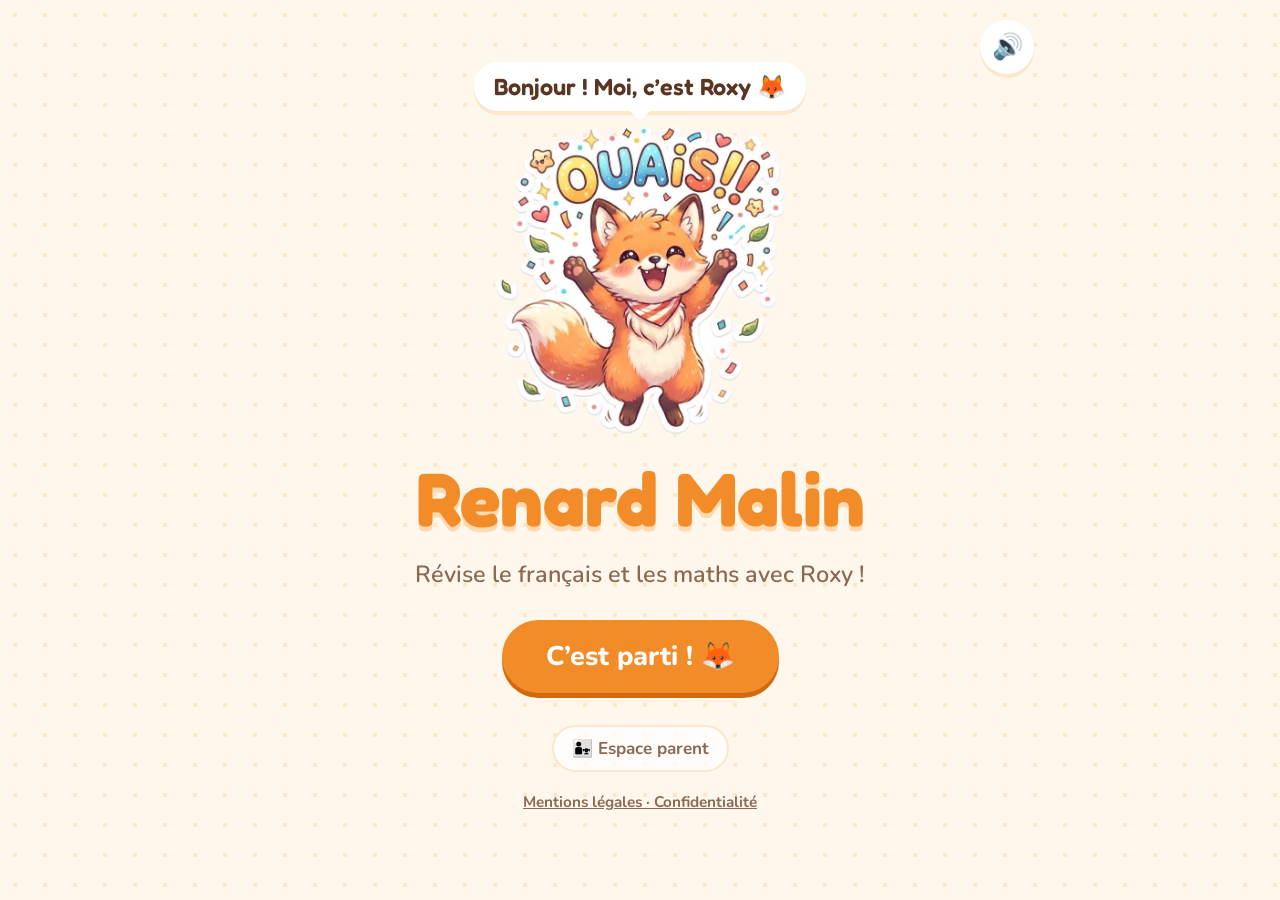
==== commit 2e3b61b6: "Corrige la mise en page sur téléphone, tablette et ordinateur - Questions : les réponses longues pas" ====
--- a/index.html
+++ b/index.html
@@ -22,7 +22,7 @@
 
   <!-- ⚠️ Après chaque mise à jour, changer le numéro « v= » partout dans ce fichier :
        l'iPad saura alors qu'il doit charger la nouvelle version (et pas une ancienne gardée en mémoire). -->
-  <link rel="stylesheet" href="css/style.css?v=2026-09-25-f">
+  <link rel="stylesheet" href="css/style.css?v=2026-09-25-g">
 </head>
 <body>
   <main id="app">
@@ -310,58 +310,58 @@
   <div class="bulle-info" id="bulle-info" role="status" hidden></div>
 
   <!-- L'ordre compte : d'abord les outils, puis les données, puis le moteur -->
-  <script src="js/outils.js?v=2026-09-25-f"></script>
-  <script src="js/sons.js?v=2026-09-25-f"></script>
-  <script src="js/voix.js?v=2026-09-25-f"></script>
-  <script src="data/verbes.js?v=2026-09-25-f"></script>
-  <script src="js/moteur-conjugaison.js?v=2026-09-25-f"></script>
-  <script src="js/moteur-phrases.js?v=2026-09-25-f"></script>
-  <script src="js/moteur-maths.js?v=2026-09-25-f"></script>
-  <script src="data/6e-conjugaison.js?v=2026-09-25-f"></script>
-  <script src="data/6e-orthographe.js?v=2026-09-25-f"></script>
-  <script src="data/5e-conjugaison.js?v=2026-09-25-f"></script>
-  <script src="data/5e-orthographe.js?v=2026-09-25-f"></script>
-  <script src="data/4e-conjugaison.js?v=2026-09-25-f"></script>
-  <script src="data/4e-orthographe.js?v=2026-09-25-f"></script>
-  <script src="data/3e-conjugaison.js?v=2026-09-25-f"></script>
-  <script src="data/3e-orthographe.js?v=2026-09-25-f"></script>
-  <script src="data/6e-grammaire.js?v=2026-09-25-f"></script>
-  <script src="data/6e-vocabulaire.js?v=2026-09-25-f"></script>
-  <script src="data/5e-grammaire.js?v=2026-09-25-f"></script>
-  <script src="data/5e-vocabulaire.js?v=2026-09-25-f"></script>
-  <script src="data/4e-grammaire.js?v=2026-09-25-f"></script>
-  <script src="data/4e-vocabulaire.js?v=2026-09-25-f"></script>
-  <script src="data/3e-grammaire.js?v=2026-09-25-f"></script>
-  <script src="data/3e-vocabulaire.js?v=2026-09-25-f"></script>
-  <script src="data/6e-nombres.js?v=2026-09-25-f"></script>
-  <script src="data/6e-geometrie.js?v=2026-09-25-f"></script>
-  <script src="data/6e-mesures.js?v=2026-09-25-f"></script>
-  <script src="data/6e-donnees.js?v=2026-09-25-f"></script>
-  <script src="data/5e-nombres.js?v=2026-09-25-f"></script>
-  <script src="data/5e-geometrie.js?v=2026-09-25-f"></script>
-  <script src="data/5e-mesures.js?v=2026-09-25-f"></script>
-  <script src="data/5e-donnees.js?v=2026-09-25-f"></script>
-  <script src="data/4e-nombres.js?v=2026-09-25-f"></script>
-  <script src="data/4e-geometrie.js?v=2026-09-25-f"></script>
-  <script src="data/4e-mesures.js?v=2026-09-25-f"></script>
-  <script src="data/4e-donnees.js?v=2026-09-25-f"></script>
-  <script src="data/3e-nombres.js?v=2026-09-25-f"></script>
-  <script src="data/3e-geometrie.js?v=2026-09-25-f"></script>
-  <script src="data/3e-mesures.js?v=2026-09-25-f"></script>
-  <script src="data/3e-donnees.js?v=2026-09-25-f"></script>
-  <script src="data/foret.js?v=2026-09-25-f"></script>
-  <script src="data/foret-maths.js?v=2026-09-25-f"></script>
-  <script src="js/progression.js?v=2026-09-25-f"></script>
-  <script src="js/flamme.js?v=2026-09-25-f"></script>
-  <script src="js/quiz.js?v=2026-09-25-f"></script>
-  <script src="js/profils.js?v=2026-09-25-f"></script>
-  <script src="js/carte.js?v=2026-09-25-f"></script>
-  <script src="js/niveaux.js?v=2026-09-25-f"></script>
-  <script src="js/parent.js?v=2026-09-25-f"></script>
-  <script src="js/course.js?v=2026-09-25-f"></script>
-  <script src="js/dressing.js?v=2026-09-25-f"></script>
-  <script src="js/defis.js?v=2026-09-25-f"></script>
-  <script src="js/bienvenue.js?v=2026-09-25-f"></script>
-  <script src="js/app.js?v=2026-09-25-f"></script>
+  <script src="js/outils.js?v=2026-09-25-g"></script>
+  <script src="js/sons.js?v=2026-09-25-g"></script>
+  <script src="js/voix.js?v=2026-09-25-g"></script>
+  <script src="data/verbes.js?v=2026-09-25-g"></script>
+  <script src="js/moteur-conjugaison.js?v=2026-09-25-g"></script>
+  <script src="js/moteur-phrases.js?v=2026-09-25-g"></script>
+  <script src="js/moteur-maths.js?v=2026-09-25-g"></script>
+  <script src="data/6e-conjugaison.js?v=2026-09-25-g"></script>
+  <script src="data/6e-orthographe.js?v=2026-09-25-g"></script>
+  <script src="data/5e-conjugaison.js?v=2026-09-25-g"></script>
+  <script src="data/5e-orthographe.js?v=2026-09-25-g"></script>
+  <script src="data/4e-conjugaison.js?v=2026-09-25-g"></script>
+  <script src="data/4e-orthographe.js?v=2026-09-25-g"></script>
+  <script src="data/3e-conjugaison.js?v=2026-09-25-g"></script>
+  <script src="data/3e-orthographe.js?v=2026-09-25-g"></script>
+  <script src="data/6e-grammaire.js?v=2026-09-25-g"></script>
+  <script src="data/6e-vocabulaire.js?v=2026-09-25-g"></script>
+  <script src="data/5e-grammaire.js?v=2026-09-25-g"></script>
+  <script src="data/5e-vocabulaire.js?v=2026-09-25-g"></script>
+  <script src="data/4e-grammaire.js?v=2026-09-25-g"></script>
+  <script src="data/4e-vocabulaire.js?v=2026-09-25-g"></script>
+  <script src="data/3e-grammaire.js?v=2026-09-25-g"></script>
+  <script src="data/3e-vocabulaire.js?v=2026-09-25-g"></script>
+  <script src="data/6e-nombres.js?v=2026-09-25-g"></script>
+  <script src="data/6e-geometrie.js?v=2026-09-25-g"></script>
+  <script src="data/6e-mesures.js?v=2026-09-25-g"></script>
+  <script src="data/6e-donnees.js?v=2026-09-25-g"></script>
+  <script src="data/5e-nombres.js?v=2026-09-25-g"></script>
+  <script src="data/5e-geometrie.js?v=2026-09-25-g"></script>
+  <script src="data/5e-mesures.js?v=2026-09-25-g"></script>
+  <script src="data/5e-donnees.js?v=2026-09-25-g"></script>
+  <script src="data/4e-nombres.js?v=2026-09-25-g"></script>
+  <script src="data/4e-geometrie.js?v=2026-09-25-g"></script>
+  <script src="data/4e-mesures.js?v=2026-09-25-g"></script>
+  <script src="data/4e-donnees.js?v=2026-09-25-g"></script>
+  <script src="data/3e-nombres.js?v=2026-09-25-g"></script>
+  <script src="data/3e-geometrie.js?v=2026-09-25-g"></script>
+  <script src="data/3e-mesures.js?v=2026-09-25-g"></script>
+  <script src="data/3e-donnees.js?v=2026-09-25-g"></script>
+  <script src="data/foret.js?v=2026-09-25-g"></script>
+  <script src="data/foret-maths.js?v=2026-09-25-g"></script>
+  <script src="js/progression.js?v=2026-09-25-g"></script>
+  <script src="js/flamme.js?v=2026-09-25-g"></script>
+  <script src="js/quiz.js?v=2026-09-25-g"></script>
+  <script src="js/profils.js?v=2026-09-25-g"></script>
+  <script src="js/carte.js?v=2026-09-25-g"></script>
+  <script src="js/niveaux.js?v=2026-09-25-g"></script>
+  <script src="js/parent.js?v=2026-09-25-g"></script>
+  <script src="js/course.js?v=2026-09-25-g"></script>
+  <script src="js/dressing.js?v=2026-09-25-g"></script>
+  <script src="js/defis.js?v=2026-09-25-g"></script>
+  <script src="js/bienvenue.js?v=2026-09-25-g"></script>
+  <script src="js/app.js?v=2026-09-25-g"></script>
 </body>
 </html>
--- a/css/style.css
+++ b/css/style.css
@@ -156,7 +156,8 @@
   gap: 14px;
 }
 .roxy-accueil {
-  width: min(320px, 70vw);
+  /* Moins grande sur un écran peu haut, pour que tout tienne sans faire défiler */
+  width: min(320px, 70vw, 33dvh);
   animation: sautiller 2.4s ease-in-out infinite;
 }
 @keyframes sautiller {
@@ -598,7 +599,7 @@
 /* Les réglages */
 .liste-profils { margin: 0; padding: 0; list-style: none; }
 .liste-profils li { display: flex; align-items: center; gap: 10px; padding: 6px 0; }
-.reglage-prenom { flex: 1; font-weight: 800; }
+.reglage-prenom { flex: 1; min-width: 0; font-weight: 800; overflow-wrap: anywhere; }
 .boutons-reglages { display: flex; flex-wrap: wrap; gap: 10px; }
 .bouton-reglage {
   min-height: 48px;
@@ -861,6 +862,10 @@
   transition: transform .1s;
 }
 .rond-etape:active .rond { transform: translateY(4px); }
+/* Sur une tablette ou un ordinateur, le nom de l'étape a plus de place (moins de lignes) */
+@media (min-width: 700px) {
+  .rond-etape { width: 190px; }
+}
 .ouverte .rond { border-color: var(--zone); background: #fff; color: var(--zone); }
 .reussie .rond { background: var(--zone); color: #fff; }
 .verrouillee .rond { background: #E6DDD3; color: #A89684; font-size: 1.7rem; }
@@ -1098,10 +1103,12 @@
 
 .grille-choix {
   display: grid;
-  grid-template-columns: 1fr 1fr;
+  /* minmax(0, 1fr) : les deux colonnes restent égales et dans l'écran, même avec un mot très long */
+  grid-template-columns: repeat(2, minmax(0, 1fr));
   gap: 14px;
 }
 .bouton-choix {
+  min-width: 0;
   min-height: 76px;
   padding: 10px;
   border: 3px solid var(--creme-fonce);
@@ -1114,9 +1121,8 @@
   transition: transform .08s, box-shadow .08s;
 }
 /* Des réponses longues (des définitions) : une seule colonne, un peu plus petit */
-.choix-longs { grid-template-columns: 1fr; }
-.choix-longs .bouton-choix { min-height: 62px; padding: 10px 18px; font-size: 1.25rem; line-height: 1.3; }
-.enonce.enonce-long { font-size: clamp(1.25rem, 3.6vw, 1.65rem); line-height: 1.5; }
+.choix-longs { grid-template-columns: minmax(0, 1fr); }
+.choix-longs .bouton-choix { min-height: 62px; padding: 10px 18px; font-size: 1.25rem; line-height: 1.3; overflow-wrap: break-word; }.enonce.enonce-long { font-size: clamp(1.25rem, 3.6vw, 1.65rem); line-height: 1.5; }
 .bouton-choix:active:not(:disabled) { transform: translateY(4px); box-shadow: 0 1px 0 var(--creme-fonce); }
 .bouton-choix:disabled:not(.juste):not(.faux) { opacity: .45; }
 .bouton-choix.juste {
@@ -1191,7 +1197,8 @@
   background: url("data:image/svg+xml,%3Csvg xmlns='http://www.w3.org/2000/svg' viewBox='0 0 100 20' preserveAspectRatio='none'%3E%3Cpolyline points='4,18 50,3 96,18' fill='none' stroke='%235A3521' stroke-width='3' vector-effect='non-scaling-stroke'/%3E%3C/svg%3E") top center / 76% .34em no-repeat;
 }
 /* Un tableau dans une question (proportionnalité, statistiques…) */
-.tableau-maths { margin: 6px auto 12px; border-collapse: collapse; font-size: .8em; }
+/* Trop large pour un téléphone ? Le tableau défile de côté, sans pousser la page */
+.tableau-maths { display: block; width: fit-content; max-width: 100%; margin: 6px auto 12px; overflow-x: auto; border-collapse: collapse; font-size: .8em; }
 .tableau-maths th, .tableau-maths td { min-width: 2.6em; padding: 6px 10px; border: 2px solid var(--creme-fonce); text-align: center; }
 .tableau-maths th { background: var(--creme); font-family: var(--police-texte); font-size: .8em; font-weight: 800; text-align: left; }
 .tableau-maths td { background: #fff; }
@@ -1235,7 +1242,9 @@
 .bulle {
   position: relative;
   flex: 1;
+  min-width: 0;
   padding: 18px 20px;
+  overflow-wrap: break-word;
   border: 3px solid var(--vert);
   border-radius: var(--arrondi);
   background: #fff;
@@ -1272,7 +1281,7 @@
   vertical-align: middle;
 }
 .solution { margin: 0 0 10px; font-size: 1.25rem; }
-.explication { font-size: 1.05rem; line-height: 1.55; }
+.explication { font-size: 1.05rem; line-height: 1.55; overflow-x: auto; }
 .mini-tableau { margin-top: 10px; border-collapse: separate; border-spacing: 4px 2px; }
 .mini-tableau td { padding: 3px 10px; border-radius: 8px; }
 .mini-tableau td.cible { background: var(--orange-clair); font-weight: 800; }
@@ -1336,6 +1345,7 @@
   flex-direction: column;
   gap: 14px;
   width: 100%;
+  min-width: 0; /* sinon, un grand tableau de la leçon élargit la fenêtre au-delà de l'écran */
   max-width: 640px;
   max-height: calc(100dvh - 32px);
   padding: 20px 24px 24px;
@@ -1425,8 +1435,56 @@
   .ls-reussite { grid-column: 2; grid-row: 1 / span 2; }
   .ligne-stat.entete span:nth-child(2) { display: none; }
   .retour { flex-direction: column; align-items: center; }
-  .roxy-retour { width: 100px; }
+  .retour > .bulle { align-self: stretch; }
+  .roxy-retour { width: 90px; }
   .bulle::before { display: none; }
+  /* La carte : le titre peut passer sur deux lignes, sans pousser les boutons hors de l'écran */
+  .entete-carte { gap: 8px; padding-bottom: 6px; }
+  .entete-carte .barre h2 { min-width: 0; font-size: 1.15rem; line-height: 1.15; overflow-wrap: anywhere; }
+  .zone { scroll-margin-top: 190px; }
+  /* Le nombre de questions */
+  .choix-duree { grid-template-columns: repeat(3, minmax(0, 1fr)); }
+  .bouton-duree { padding: 12px 4px; }
+  .bouton-duree .nombre { font-size: 2.2rem; }
+  /* La fenêtre de la leçon : plus de place pour le texte, et les grands tableaux défilent de côté */
+  .fenetre { padding: 16px 16px 20px; border-radius: 22px; }
+  .fenetre-entete img { width: 56px; }
+  .fenetre-entete h3 { font-size: 1.35rem; }
+  .fenetre-contenu { font-size: 1.05rem; }
+  .lecon table { display: block; overflow-x: auto; font-size: .92rem; }
+  /* Les tableaux des questions de maths : plus serrés, pour que la case « ? » reste dans l'écran */
+  .enonce .tableau-maths { font-size: .6em; }
+  .bulle .tableau-maths, .lecon .tableau-maths { font-size: .9em; }
+  .tableau-maths th, .tableau-maths td { min-width: 2em; padding: 5px 6px; }
+  .lecon th, .lecon td { padding: 5px 8px; }
+}
+
+/* ---------- Très petits téléphones (moins de 420 pixels de large) ---------- */
+@media (max-width: 420px) {
+  .bouton-rond { width: 48px; height: 48px; font-size: 1.25rem; }
+  /* Sur la carte, la pastille du joueur ne montre que son animal */
+  .puce-joueur { padding: 4px; }
+  .joueur-points { display: none; }
+  .puce-flamme { min-height: 48px; }
+  .entete-carte .barre h2 { font-size: 1.05rem; }
+  .bouton-matiere .matiere-icone { display: none; }
+  .bouton-matiere b { white-space: nowrap; }
+  /* Les questions : la barre de progression passe sur sa propre ligne, sous les boutons */
+  #ecran-quiz .barre { flex-wrap: wrap; row-gap: 10px; }
+  #ecran-quiz .progression { order: 1; flex-basis: 100%; }
+  #ecran-quiz .compteur-points { margin-left: auto; }
+  .enonce { margin-bottom: 20px; }
+  .carte-question { padding: 20px 12px; }
+  .enonce .tableau-maths { font-size: .55em; }
+  .bouton-choix { min-height: 68px; font-size: 1.45rem; }
+  .grille-choix { gap: 10px; }
+}
+
+/* ---------- Écrans peu hauts (téléphone couché) ---------- */
+@media (max-height: 560px) {
+  /* Le haut de la carte ne reste plus collé : sinon, il cacherait la moitié de la forêt */
+  .entete-carte { position: static; }
+  .zone { scroll-margin-top: 12px; }
 }
 
 /* Avec une souris (ordinateur), un petit effet au survol */
@@ -1603,6 +1661,22 @@
   font-size: 2rem;
 }
 .bouton-commande:active { box-shadow: 0 2px 0 rgba(90, 53, 33, .18); transform: translateY(3px); }
+
+/* Téléphone couché : les flèches vont sur les côtés (⬅️ à gauche, ⬆️ ➡️ à droite), pour ne pas cacher Roxy */
+@media (max-height: 560px) {
+  .course-commandes {
+    justify-content: space-between;
+    gap: 12px;
+    padding: 0 max(16px, env(safe-area-inset-right)) 0 max(16px, env(safe-area-inset-left));
+  }
+  .bouton-commande { width: 66px; height: 66px; font-size: 1.7rem; }
+  .bouton-commande[data-commande="saut"] { margin-left: auto; }
+  /* La question, plus petite : on doit voir arriver les portes */
+  .course-question { top: calc(max(8px, env(safe-area-inset-top)) + 58px); width: min(76vw, 560px); padding: 6px 14px 8px; }
+  .course-enonce { margin: 2px 0; font-size: 1.15rem; line-height: 1.25; }
+  .course-indice { font-size: .85rem; }
+  .course-message { top: 50%; font-size: 1.25rem; }
+}
 
 .course-panneau {
   position: absolute;
@@ -1663,9 +1737,12 @@
 .accueil-son { position: absolute; top: 0; right: 0; }
 .bulle-accueil {
   position: relative;
+  /* De la place de chaque côté pour le bouton 🔊, en haut à droite */
+  max-width: calc(100% - 128px);
   margin: 0 0 -6px;
   padding: 10px 20px;
-  border-radius: 999px;
+  border-radius: 24px;
+  text-wrap: balance;
   background: #fff;
   font-family: var(--police-titre);
   font-size: 1.3rem;
@@ -1796,6 +1873,8 @@
   font-weight: 800;
 }
 .carte-question .consigne { padding: 0 44px; }
+/* L'étape d'origine ne passe pas sous le bouton 🗣️ (sur un téléphone, elle va sur deux lignes) */
+.carte-question .puce-origine { max-width: calc(100% - 112px); border-radius: 16px; text-align: center; }
 
 /* ---------- La fin d'une partie spéciale ---------- */
 .resultat-special {
@@ -1875,8 +1954,9 @@
 
 @media (max-width: 700px) {
   .dressing { grid-template-columns: 1fr; }
-  .dressing-apercu { position: static; padding: 12px; }
-  .roxy-dressing { width: min(200px, 60vw); }
+  /* Roxy reste visible en haut pendant qu'on choisit (on voit l'accessoire qu'on essaie) */
+  .dressing-apercu { top: max(6px, env(safe-area-inset-top)); z-index: 3; padding: 8px; }
+  .roxy-dressing { width: min(170px, 44vw, 26dvh); }
 }
 @media (max-width: 600px) {
   .coin-roxy { gap: 8px; }
@@ -1884,6 +1964,12 @@
   .tuile-coin b { font-size: .95rem; }
   .tuile-coin small { font-size: .75rem; }
   .onglet-dressing { font-size: .85rem; }
+  .onglet-dressing small { display: block; }
+  /* L'accueil : le bouton 🔊 passe au-dessus de la bulle de Roxy (plus de place pour la phrase) */
+  .accueil-son { position: static; align-self: flex-end; margin-bottom: -4px; }
+  .bulle-accueil { max-width: 100%; font-size: 1.15rem; }
+  .roxy-accueil { width: min(260px, 64vw, 30dvh); }
+  .grille-accessoires { grid-template-columns: repeat(auto-fill, minmax(118px, 1fr)); gap: 10px; }
   .bulle-bienvenue { font-size: 1.2rem; }
 }
 
